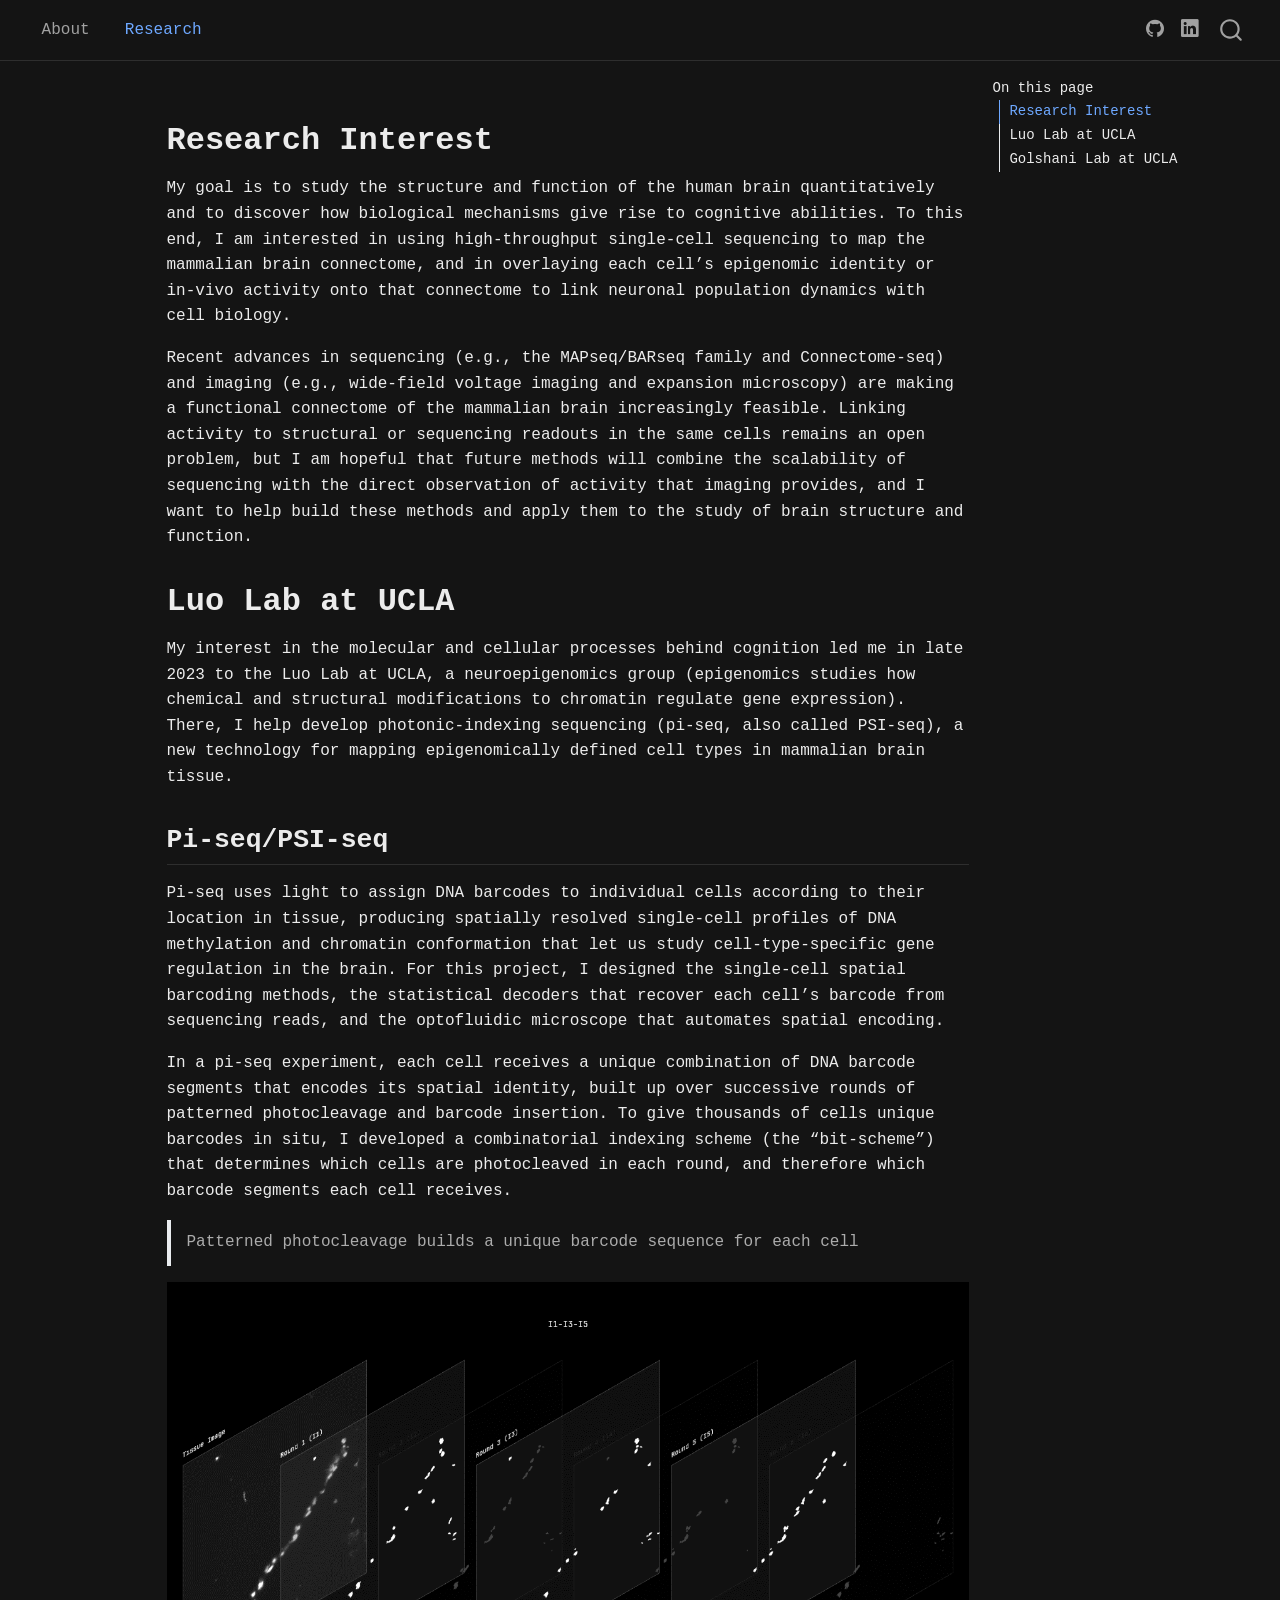
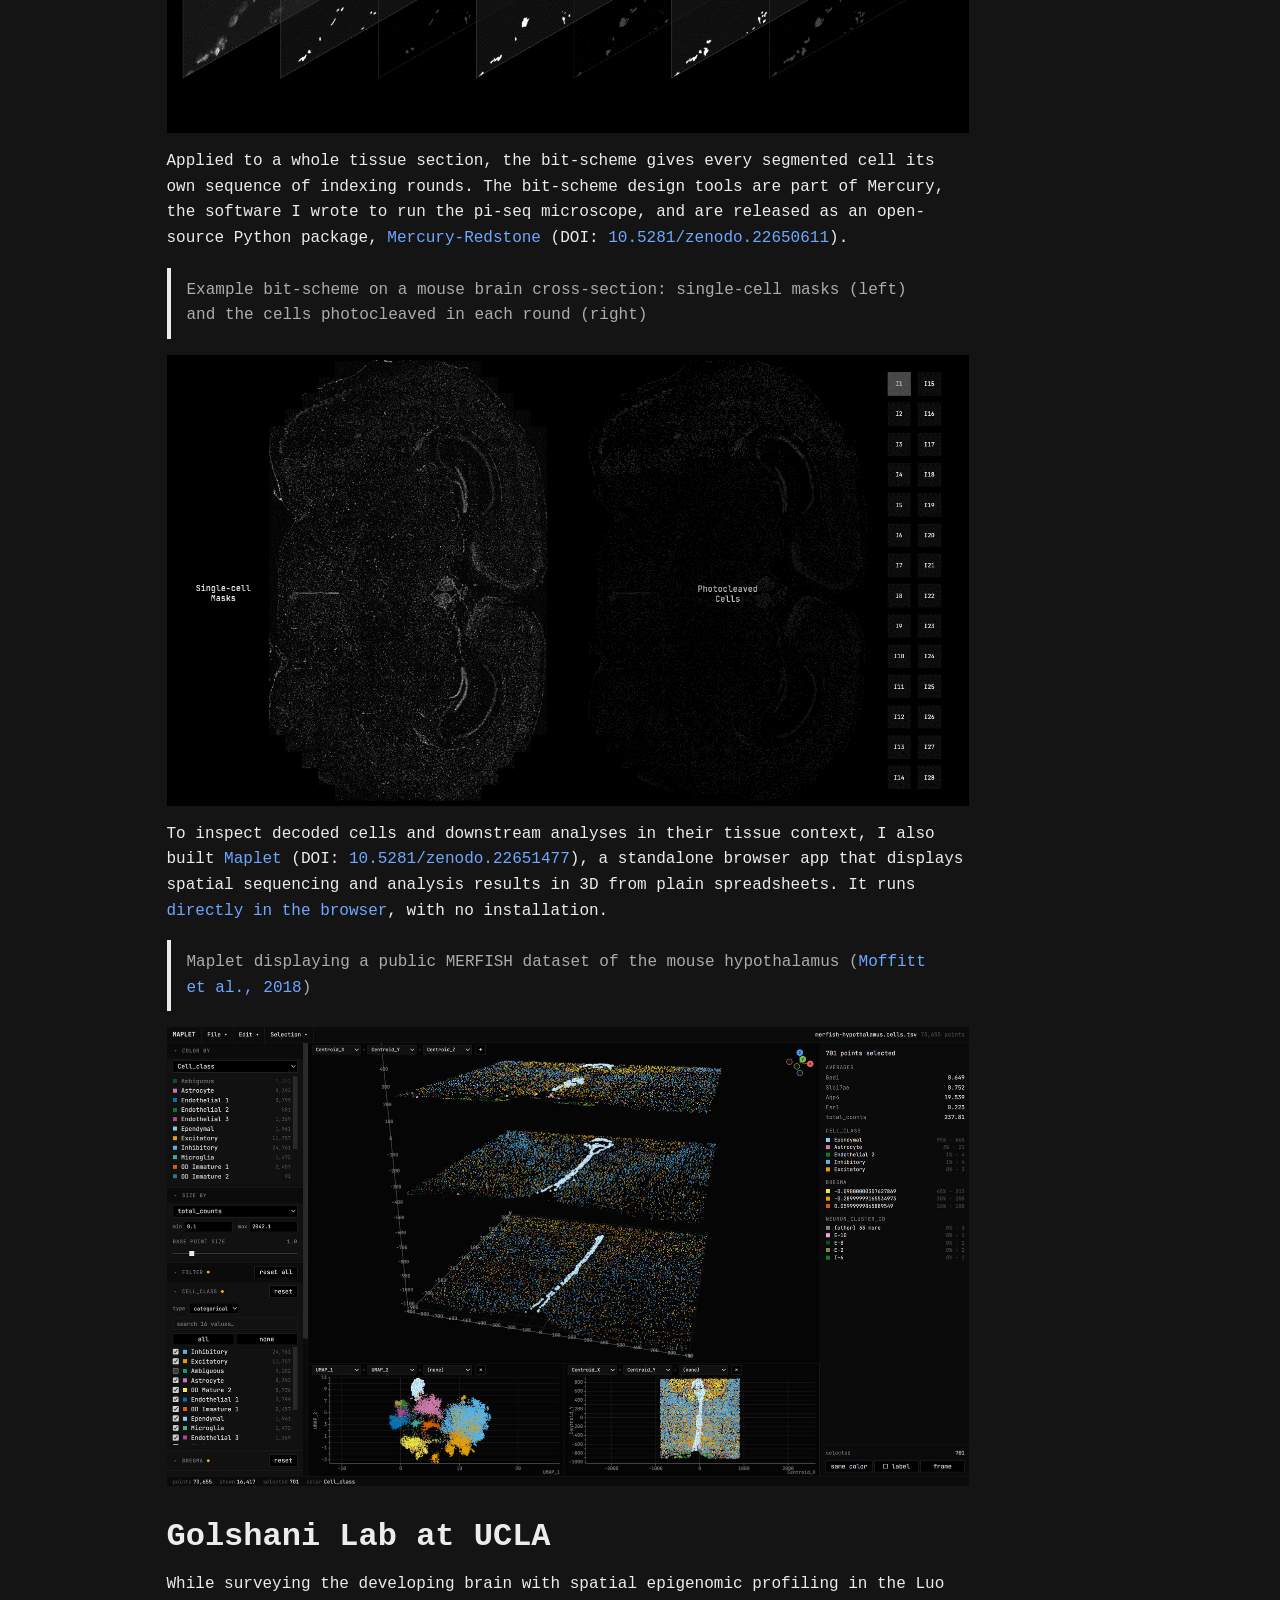
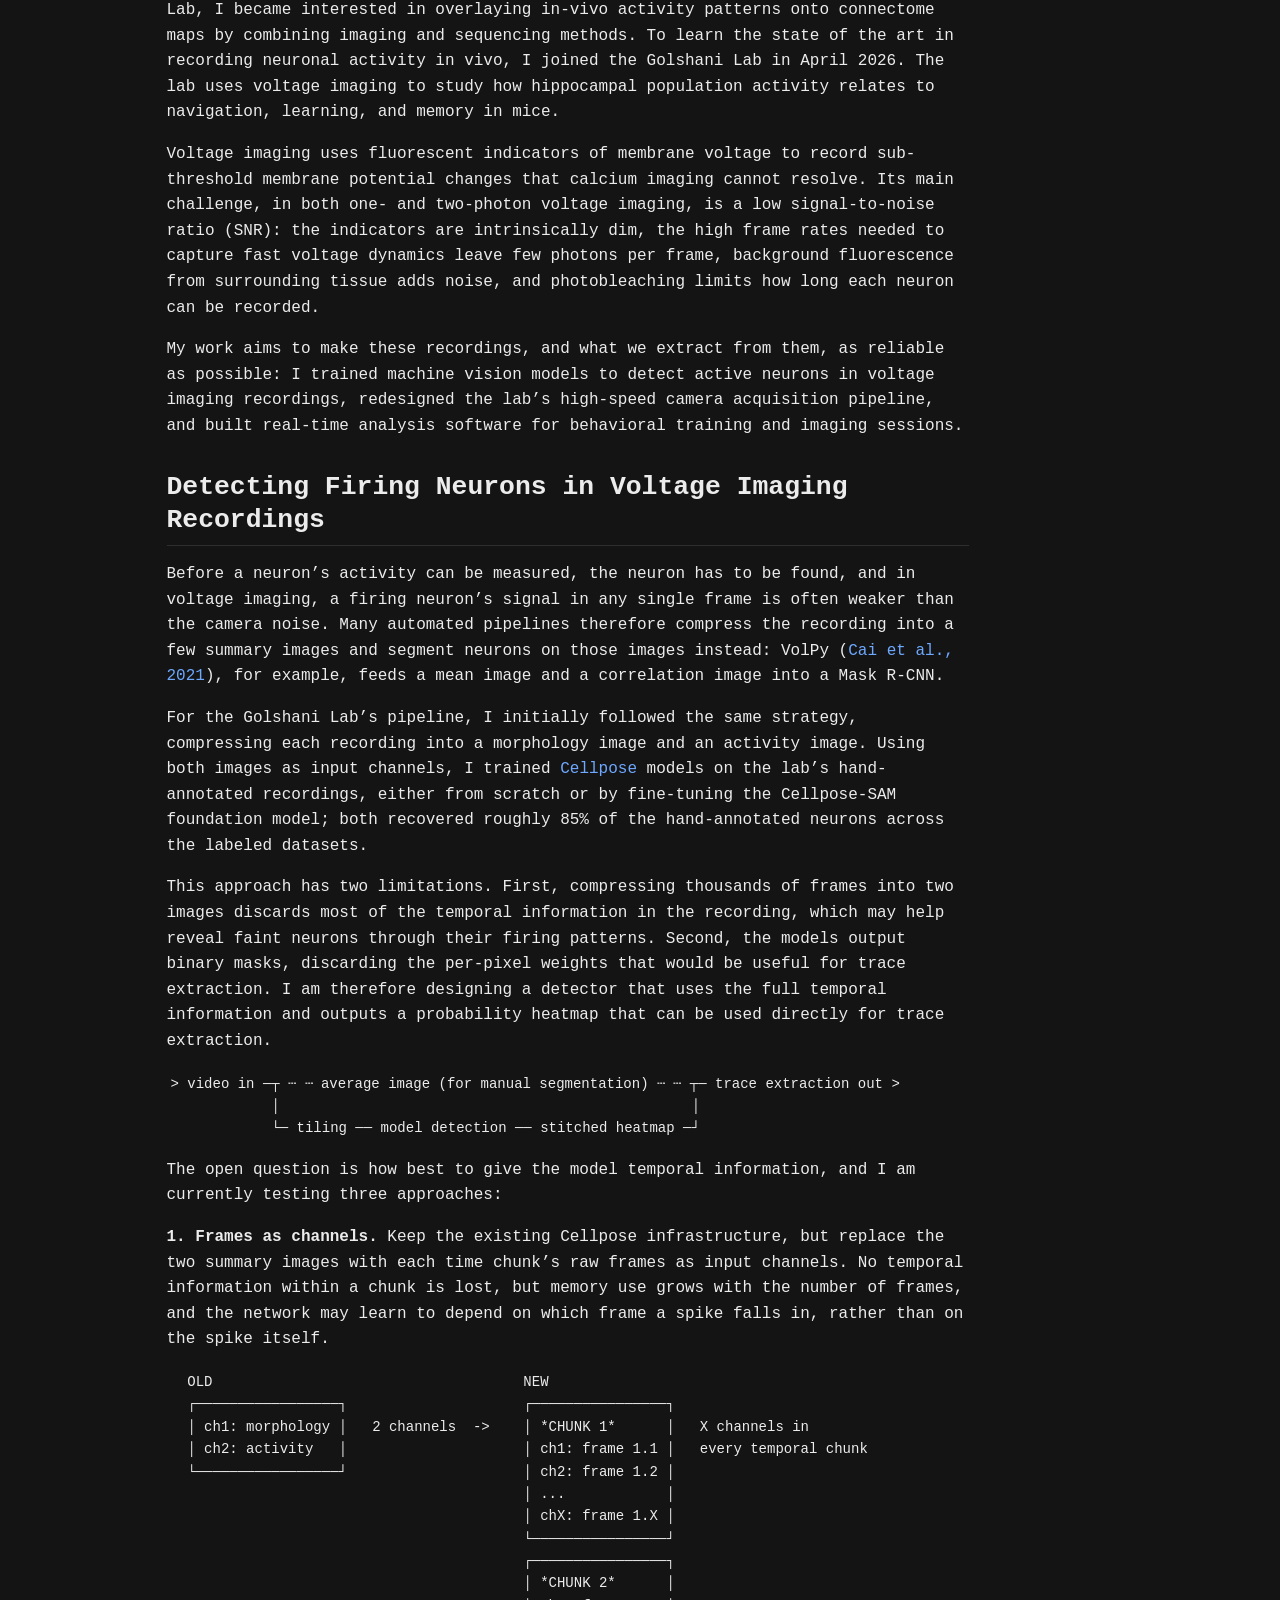
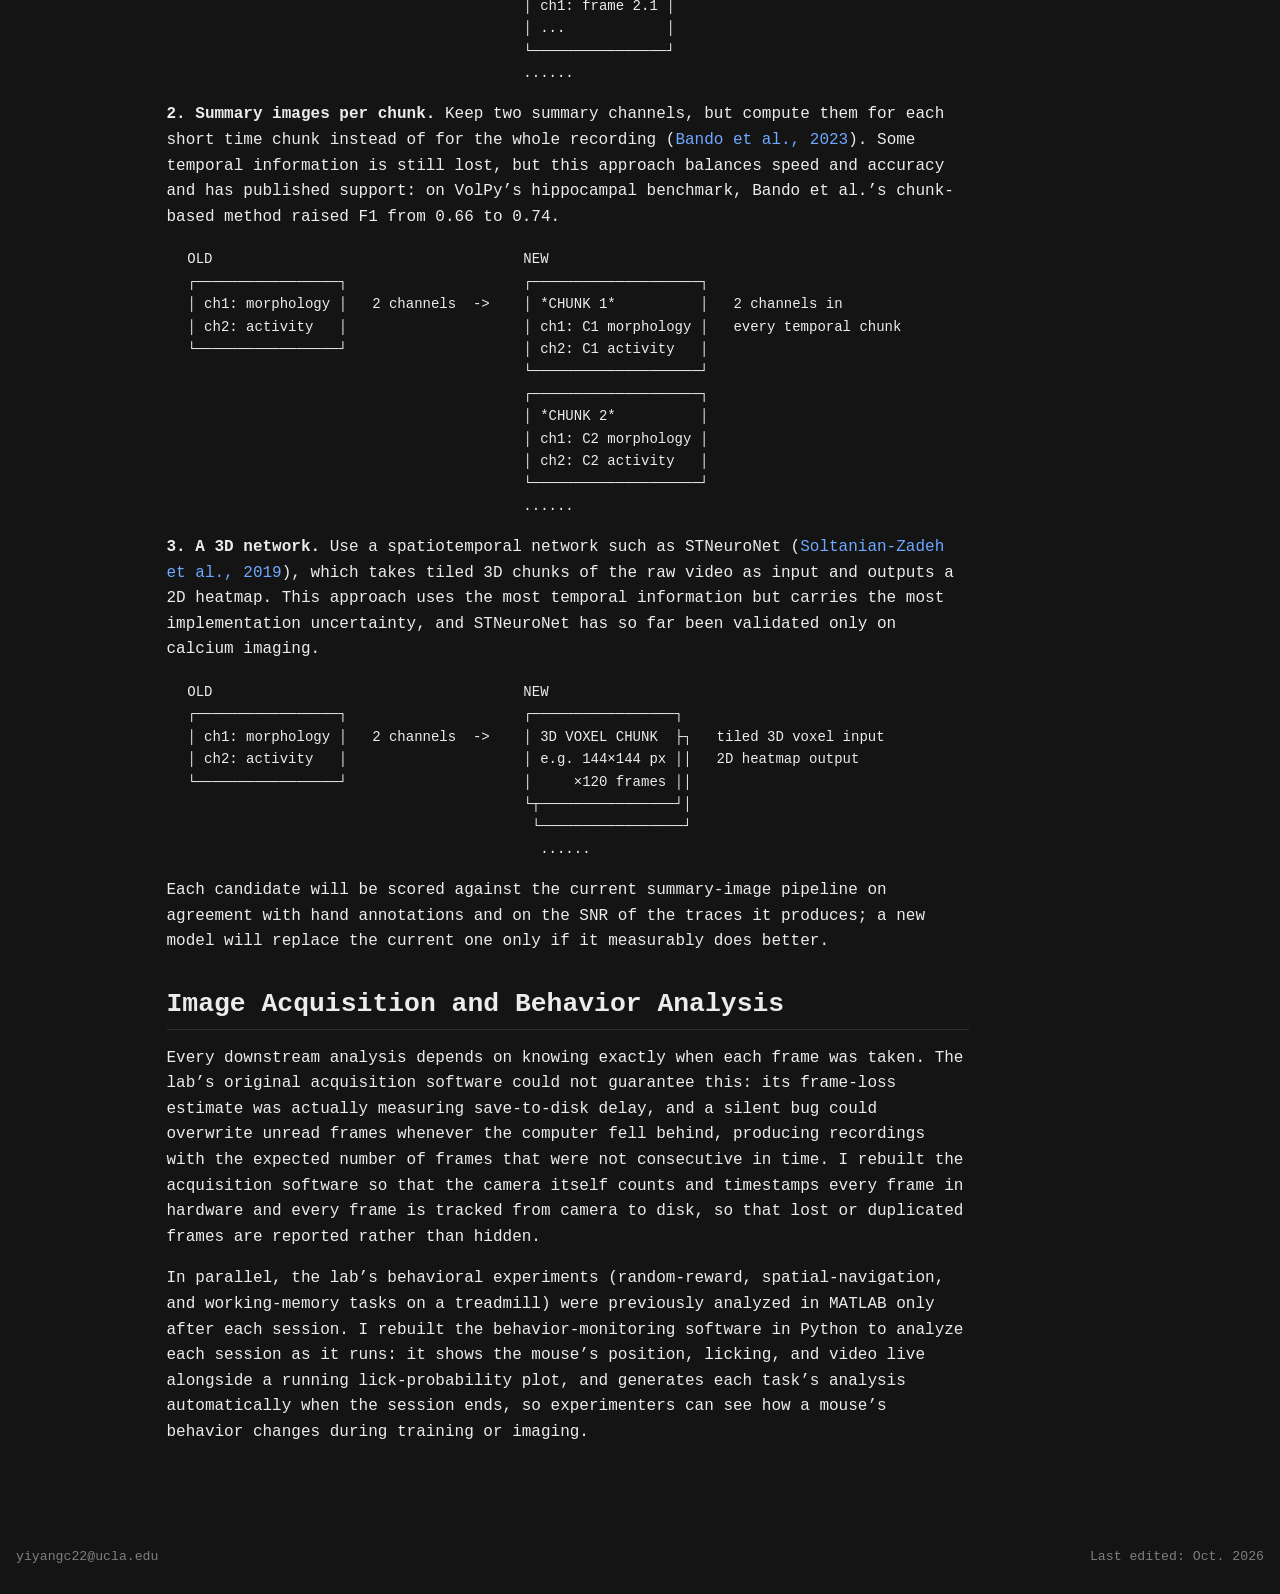
==== docs/research.html @ ad8a9392 "Initial upload of website A06" ====
<!DOCTYPE html>
<html xmlns="http://www.w3.org/1999/xhtml" lang="en" xml:lang="en"><head>

<meta charset="utf-8">
<meta name="generator" content="quarto-1.8.25">

<meta name="viewport" content="width=device-width, initial-scale=1.0, user-scalable=yes">


<title>Research - Yiyang Chen</title>
<style>
code{white-space: pre-wrap;}
span.smallcaps{font-variant: small-caps;}
div.columns{display: flex; gap: min(4vw, 1.5em);}
div.column{flex: auto; overflow-x: auto;}
div.hanging-indent{margin-left: 1.5em; text-indent: -1.5em;}
ul.task-list{list-style: none;}
ul.task-list li input[type="checkbox"] {
  width: 0.8em;
  margin: 0 0.8em 0.2em -1em; /* quarto-specific, see https://github.com/quarto-dev/quarto-cli/issues/4556 */ 
  vertical-align: middle;
}
</style>


<script src="site_libs/quarto-nav/quarto-nav.js"></script>
<script src="site_libs/clipboard/clipboard.min.js"></script>
<script src="site_libs/quarto-search/autocomplete.umd.js"></script>
<script src="site_libs/quarto-search/fuse.min.js"></script>
<script src="site_libs/quarto-search/quarto-search.js"></script>
<meta name="quarto:offset" content="./">
<link href="./images/favicon.png" rel="icon" type="image/png">
<script src="site_libs/quarto-html/quarto.js" type="module"></script>
<script src="site_libs/quarto-html/tabsets/tabsets.js" type="module"></script>
<script src="site_libs/quarto-html/axe/axe-check.js" type="module"></script>
<script src="site_libs/quarto-html/popper.min.js"></script>
<script src="site_libs/quarto-html/tippy.umd.min.js"></script>
<script src="site_libs/quarto-html/anchor.min.js"></script>
<link href="site_libs/quarto-html/tippy.css" rel="stylesheet">
<link href="site_libs/quarto-html/quarto-syntax-highlighting-dark-5c21340bcb3b1b4e950610523fa1ad9a.css" rel="stylesheet" id="quarto-text-highlighting-styles">
<script src="site_libs/bootstrap/bootstrap.min.js"></script>
<link href="site_libs/bootstrap/bootstrap-icons.css" rel="stylesheet">
<link href="site_libs/bootstrap/bootstrap-53f50ae019058de80d98bcae529fa618.min.css" rel="stylesheet" append-hash="true" id="quarto-bootstrap" data-mode="dark">
<script id="quarto-search-options" type="application/json">{
  "location": "navbar",
  "copy-button": false,
  "collapse-after": 3,
  "panel-placement": "end",
  "type": "overlay",
  "limit": 50,
  "keyboard-shortcut": [
    "f",
    "/",
    "s"
  ],
  "show-item-context": false,
  "language": {
    "search-no-results-text": "No results",
    "search-matching-documents-text": "matching documents",
    "search-copy-link-title": "Copy link to search",
    "search-hide-matches-text": "Hide additional matches",
    "search-more-match-text": "more match in this document",
    "search-more-matches-text": "more matches in this document",
    "search-clear-button-title": "Clear",
    "search-text-placeholder": "",
    "search-detached-cancel-button-title": "Cancel",
    "search-submit-button-title": "Submit",
    "search-label": "Search"
  }
}</script>


</head>

<body class="nav-fixed quarto-light">

<div id="quarto-search-results"></div>
  <header id="quarto-header" class="headroom fixed-top">
    <nav class="navbar navbar-expand-lg " data-bs-theme="dark">
      <div class="navbar-container container-fluid">
      <div class="navbar-brand-container mx-auto">
    <a href="./index.html" class="navbar-brand navbar-brand-logo">
    </a>
  </div>
            <div id="quarto-search" class="" title="Search"></div>
          <button class="navbar-toggler" type="button" data-bs-toggle="collapse" data-bs-target="#navbarCollapse" aria-controls="navbarCollapse" role="menu" aria-expanded="false" aria-label="Toggle navigation" onclick="if (window.quartoToggleHeadroom) { window.quartoToggleHeadroom(); }">
  <span class="navbar-toggler-icon"></span>
</button>
          <div class="collapse navbar-collapse" id="navbarCollapse">
            <ul class="navbar-nav navbar-nav-scroll me-auto">
  <li class="nav-item">
    <a class="nav-link" href="./index.html"> 
<span class="menu-text">About</span></a>
  </li>  
  <li class="nav-item">
    <a class="nav-link active" href="./research.html" aria-current="page"> 
<span class="menu-text">Research</span></a>
  </li>  
</ul>
            <ul class="navbar-nav navbar-nav-scroll ms-auto">
  <li class="nav-item compact">
    <a class="nav-link" href="https://github.com/yiyangc22"> <i class="bi bi-github" role="img" aria-label="GitHub">
</i> 
<span class="menu-text"></span></a>
  </li>  
  <li class="nav-item compact">
    <a class="nav-link" href="https://linkedin.com/in/ianchen5432953"> <i class="bi bi-linkedin" role="img" aria-label="LinkedIn">
</i> 
<span class="menu-text"></span></a>
  </li>  
</ul>
          </div> <!-- /navcollapse -->
            <div class="quarto-navbar-tools">
</div>
      </div> <!-- /container-fluid -->
    </nav>
</header>
<!-- content -->
<div id="quarto-content" class="quarto-container page-columns page-rows-contents page-layout-article page-navbar">
<!-- sidebar -->
<!-- margin-sidebar -->
    <div id="quarto-margin-sidebar" class="sidebar margin-sidebar">
        <nav id="TOC" role="doc-toc" class="toc-active">
    <h2 id="toc-title">On this page</h2>
   
  <ul>
  <li><a href="#research-interest" id="toc-research-interest" class="nav-link active" data-scroll-target="#research-interest">Research Interest</a></li>
  <li><a href="#luo-lab-at-ucla" id="toc-luo-lab-at-ucla" class="nav-link" data-scroll-target="#luo-lab-at-ucla">Luo Lab at UCLA</a>
  <ul class="collapse">
  <li><a href="#pi-seqpsi-seq" id="toc-pi-seqpsi-seq" class="nav-link" data-scroll-target="#pi-seqpsi-seq">Pi-seq/PSI-seq</a></li>
  </ul></li>
  <li><a href="#golshani-lab-at-ucla" id="toc-golshani-lab-at-ucla" class="nav-link" data-scroll-target="#golshani-lab-at-ucla">Golshani Lab at UCLA</a>
  <ul class="collapse">
  <li><a href="#detecting-firing-neurons-in-voltage-imaging-recordings" id="toc-detecting-firing-neurons-in-voltage-imaging-recordings" class="nav-link" data-scroll-target="#detecting-firing-neurons-in-voltage-imaging-recordings">Detecting Firing Neurons in Voltage Imaging Recordings</a></li>
  <li><a href="#image-acquisition-and-behavior-analysis" id="toc-image-acquisition-and-behavior-analysis" class="nav-link" data-scroll-target="#image-acquisition-and-behavior-analysis">Image Acquisition and Behavior Analysis</a></li>
  </ul></li>
  </ul>
</nav>
    </div>
<!-- main -->
<main class="content" id="quarto-document-content"><header id="title-block-header" class="quarto-title-block"></header>




<section id="research-interest" class="level1">
<h1>Research Interest</h1>
<p>My goal is to study the structure and function of the human brain quantitatively and to discover how biological mechanisms give rise to cognitive abilities. To this end, I am interested in using high-throughput single-cell sequencing to map the mammalian brain connectome, and in overlaying each cell’s epigenomic identity or in-vivo activity onto that connectome to link neuronal population dynamics with cell biology.</p>
<p>Recent advances in sequencing (e.g., the MAPseq/BARseq family and Connectome-seq) and imaging (e.g., wide-field voltage imaging and expansion microscopy) are making a functional connectome of the mammalian brain increasingly feasible. Linking activity to structural or sequencing readouts in the same cells remains an open problem, but I am hopeful that future methods will combine the scalability of sequencing with the direct observation of activity that imaging provides, and I want to help build these methods and apply them to the study of brain structure and function.</p>
</section>
<section id="luo-lab-at-ucla" class="level1">
<h1>Luo Lab at UCLA</h1>
<p>My interest in the molecular and cellular processes behind cognition led me in late 2023 to the Luo Lab at UCLA, a neuroepigenomics group (epigenomics studies how chemical and structural modifications to chromatin regulate gene expression). There, I help develop photonic-indexing sequencing (pi-seq, also called PSI-seq), a new technology for mapping epigenomically defined cell types in mammalian brain tissue.</p>
<section id="pi-seqpsi-seq" class="level2">
<h2 class="anchored" data-anchor-id="pi-seqpsi-seq">Pi-seq/PSI-seq</h2>
<p>Pi-seq uses light to assign DNA barcodes to individual cells according to their location in tissue, producing spatially resolved single-cell profiles of DNA methylation and chromatin conformation that let us study cell-type-specific gene regulation in the brain. For this project, I designed the single-cell spatial barcoding methods, the statistical decoders that recover each cell’s barcode from sequencing reads, and the optofluidic microscope that automates spatial encoding.</p>
<p>In a pi-seq experiment, each cell receives a unique combination of DNA barcode segments that encodes its spatial identity, built up over successive rounds of patterned photocleavage and barcode insertion. To give thousands of cells unique barcodes in situ, I developed a combinatorial indexing scheme (the “bit-scheme”) that determines which cells are photocleaved in each round, and therefore which barcode segments each cell receives.</p>
<blockquote class="blockquote">
Patterned photocleavage builds a unique barcode sequence for each cell
</blockquote>
<p><img src="images/luo_lab_pre_20260309_sl81-83.gif" class="img-fluid"></p>
<p>Applied to a whole tissue section, the bit-scheme gives every segmented cell its own sequence of indexing rounds. The bit-scheme design tools are part of Mercury, the software I wrote to run the pi-seq microscope, and are released as an open-source Python package, <a href="https://github.com/yiyangc22/Mercury-Redstone">Mercury-Redstone</a> (DOI: <a href="https://doi.org/10.5281/zenodo.22650611">10.5281/zenodo.22650611</a>).</p>
<blockquote class="blockquote">
Example bit-scheme on a mouse brain cross-section: single-cell masks (left) and the cells photocleaved in each round (right)
</blockquote>
<p><img src="images/luo_lab_pre_20260309_sl88-117.gif" class="img-fluid"></p>
<p>To inspect decoded cells and downstream analyses in their tissue context, I also built <a href="https://github.com/yiyangc22/Maplet">Maplet</a> (DOI: <a href="https://doi.org/10.5281/zenodo.22651477">10.5281/zenodo.22651477</a>), a standalone browser app that displays spatial sequencing and analysis results in 3D from plain spreadsheets. It runs <a href="https://yiyangc22.github.io/Maplet/">directly in the browser</a>, with no installation.</p>
<blockquote class="blockquote">
Maplet displaying a public MERFISH dataset of the mouse hypothalamus (<a href="https://doi.org/10.1126/science.aau5324">Moffitt et al., 2018</a>)
</blockquote>
<p><img src="images/maplet_2026_10_preview.jpg" class="img-fluid"></p>
</section>
</section>
<section id="golshani-lab-at-ucla" class="level1">
<h1>Golshani Lab at UCLA</h1>
<p>While surveying the developing brain with spatial epigenomic profiling in the Luo Lab, I became interested in overlaying in-vivo activity patterns onto connectome maps by combining imaging and sequencing methods. To learn the state of the art in recording neuronal activity in vivo, I joined the Golshani Lab in April 2026. The lab uses voltage imaging to study how hippocampal population activity relates to navigation, learning, and memory in mice.</p>
<p>Voltage imaging uses fluorescent indicators of membrane voltage to record sub-threshold membrane potential changes that calcium imaging cannot resolve. Its main challenge, in both one- and two-photon voltage imaging, is a low signal-to-noise ratio (SNR): the indicators are intrinsically dim, the high frame rates needed to capture fast voltage dynamics leave few photons per frame, background fluorescence from surrounding tissue adds noise, and photobleaching limits how long each neuron can be recorded.</p>
<p>My work aims to make these recordings, and what we extract from them, as reliable as possible: I trained machine vision models to detect active neurons in voltage imaging recordings, redesigned the lab’s high-speed camera acquisition pipeline, and built real-time analysis software for behavioral training and imaging sessions.</p>
<section id="detecting-firing-neurons-in-voltage-imaging-recordings" class="level2">
<h2 class="anchored" data-anchor-id="detecting-firing-neurons-in-voltage-imaging-recordings">Detecting Firing Neurons in Voltage Imaging Recordings</h2>
<p>Before a neuron’s activity can be measured, the neuron has to be found, and in voltage imaging, a firing neuron’s signal in any single frame is often weaker than the camera noise. Many automated pipelines therefore compress the recording into a few summary images and segment neurons on those images instead: VolPy (<a href="https://doi.org/10.1371/journal.pcbi.1008806">Cai et al., 2021</a>), for example, feeds a mean image and a correlation image into a Mask R-CNN.</p>
<p>For the Golshani Lab’s pipeline, I initially followed the same strategy, compressing each recording into a morphology image and an activity image. Using both images as input channels, I trained <a href="https://github.com/MouseLand/cellpose">Cellpose</a> models on the lab’s hand-annotated recordings, either from scratch or by fine-tuning the Cellpose-SAM foundation model; both recovered roughly 85% of the hand-annotated neurons across the labeled datasets.</p>
<p>This approach has two limitations. First, compressing thousands of frames into two images discards most of the temporal information in the recording, which may help reveal faint neurons through their firing patterns. Second, the models output binary masks, discarding the per-pixel weights that would be useful for trace extraction. I am therefore designing a detector that uses the full temporal information and outputs a probability heatmap that can be used directly for trace extraction.</p>
<pre><code>&gt; video in ─┬ ┄ ┄ average image (for manual segmentation) ┄ ┄ ┬─ trace extraction out &gt;
            │                                                 │
            └─ tiling ── model detection ── stitched heatmap ─┘</code></pre>
<p>The open question is how best to give the model temporal information, and I am currently testing three approaches:</p>
<p><strong>1. Frames as channels.</strong> Keep the existing Cellpose infrastructure, but replace the two summary images with each time chunk’s raw frames as input channels. No temporal information within a chunk is lost, but memory use grows with the number of frames, and the network may learn to depend on which frame a spike falls in, rather than on the spike itself.</p>
<pre><code>  OLD                                     NEW
  ┌─────────────────┐                     ┌────────────────┐
  │ ch1: morphology │   2 channels  -&gt;    │ *CHUNK 1*      │   X channels in
  │ ch2: activity   │                     │ ch1: frame 1.1 │   every temporal chunk
  └─────────────────┘                     │ ch2: frame 1.2 │
                                          │ ...            │
                                          │ chX: frame 1.X │
                                          └────────────────┘
                                          ┌────────────────┐
                                          │ *CHUNK 2*      │
                                          │ ch1: frame 2.1 │
                                          │ ...            │
                                          └────────────────┘
                                          ......</code></pre>
<p><strong>2. Summary images per chunk.</strong> Keep two summary channels, but compute them for each short time chunk instead of for the whole recording (<a href="https://doi.org/10.1109/BIBM58861.2023.10385929">Bando et al., 2023</a>). Some temporal information is still lost, but this approach balances speed and accuracy and has published support: on VolPy’s hippocampal benchmark, Bando et al.’s chunk-based method raised F1 from 0.66 to 0.74.</p>
<pre><code>  OLD                                     NEW
  ┌─────────────────┐                     ┌────────────────────┐
  │ ch1: morphology │   2 channels  -&gt;    │ *CHUNK 1*          │   2 channels in
  │ ch2: activity   │                     │ ch1: C1 morphology │   every temporal chunk
  └─────────────────┘                     │ ch2: C1 activity   │
                                          └────────────────────┘
                                          ┌────────────────────┐
                                          │ *CHUNK 2*          │
                                          │ ch1: C2 morphology │
                                          │ ch2: C2 activity   │
                                          └────────────────────┘
                                          ......</code></pre>
<p><strong>3. A 3D network.</strong> Use a spatiotemporal network such as STNeuroNet (<a href="https://doi.org/10.1073/pnas.1812995116">Soltanian-Zadeh et al., 2019</a>), which takes tiled 3D chunks of the raw video as input and outputs a 2D heatmap. This approach uses the most temporal information but carries the most implementation uncertainty, and STNeuroNet has so far been validated only on calcium imaging.</p>
<pre><code>  OLD                                     NEW
  ┌─────────────────┐                     ┌─────────────────┐
  │ ch1: morphology │   2 channels  -&gt;    │ 3D VOXEL CHUNK  ├┐   tiled 3D voxel input
  │ ch2: activity   │                     │ e.g. 144×144 px ││   2D heatmap output
  └─────────────────┘                     │     ×120 frames ││
                                          └┬────────────────┘│
                                           └─────────────────┘
                                            ......</code></pre>
<p>Each candidate will be scored against the current summary-image pipeline on agreement with hand annotations and on the SNR of the traces it produces; a new model will replace the current one only if it measurably does better.</p>
</section>
<section id="image-acquisition-and-behavior-analysis" class="level2">
<h2 class="anchored" data-anchor-id="image-acquisition-and-behavior-analysis">Image Acquisition and Behavior Analysis</h2>
<p>Every downstream analysis depends on knowing exactly when each frame was taken. The lab’s original acquisition software could not guarantee this: its frame-loss estimate was actually measuring save-to-disk delay, and a silent bug could overwrite unread frames whenever the computer fell behind, producing recordings with the expected number of frames that were not consecutive in time. I rebuilt the acquisition software so that the camera itself counts and timestamps every frame in hardware and every frame is tracked from camera to disk, so that lost or duplicated frames are reported rather than hidden.</p>
<p>In parallel, the lab’s behavioral experiments (random-reward, spatial-navigation, and working-memory tasks on a treadmill) were previously analyzed in MATLAB only after each session. I rebuilt the behavior-monitoring software in Python to analyze each session as it runs: it shows the mouse’s position, licking, and video live alongside a running lick-probability plot, and generates each task’s analysis automatically when the session ends, so experimenters can see how a mouse’s behavior changes during training or imaging.</p>


</section>
</section>

</main> <!-- /main -->
<script id="quarto-html-after-body" type="application/javascript">
  window.document.addEventListener("DOMContentLoaded", function (event) {
    const icon = "";
    const anchorJS = new window.AnchorJS();
    anchorJS.options = {
      placement: 'right',
      icon: icon
    };
    anchorJS.add('.anchored');
    const isCodeAnnotation = (el) => {
      for (const clz of el.classList) {
        if (clz.startsWith('code-annotation-')) {                     
          return true;
        }
      }
      return false;
    }
    const onCopySuccess = function(e) {
      // button target
      const button = e.trigger;
      // don't keep focus
      button.blur();
      // flash "checked"
      button.classList.add('code-copy-button-checked');
      var currentTitle = button.getAttribute("title");
      button.setAttribute("title", "Copied!");
      let tooltip;
      if (window.bootstrap) {
        button.setAttribute("data-bs-toggle", "tooltip");
        button.setAttribute("data-bs-placement", "left");
        button.setAttribute("data-bs-title", "Copied!");
        tooltip = new bootstrap.Tooltip(button, 
          { trigger: "manual", 
            customClass: "code-copy-button-tooltip",
            offset: [0, -8]});
        tooltip.show();    
      }
      setTimeout(function() {
        if (tooltip) {
          tooltip.hide();
          button.removeAttribute("data-bs-title");
          button.removeAttribute("data-bs-toggle");
          button.removeAttribute("data-bs-placement");
        }
        button.setAttribute("title", currentTitle);
        button.classList.remove('code-copy-button-checked');
      }, 1000);
      // clear code selection
      e.clearSelection();
    }
    const getTextToCopy = function(trigger) {
      const outerScaffold = trigger.parentElement.cloneNode(true);
      const codeEl = outerScaffold.querySelector('code');
      for (const childEl of codeEl.children) {
        if (isCodeAnnotation(childEl)) {
          childEl.remove();
        }
      }
      return codeEl.innerText;
    }
    const clipboard = new window.ClipboardJS('.code-copy-button:not([data-in-quarto-modal])', {
      text: getTextToCopy
    });
    clipboard.on('success', onCopySuccess);
    if (window.document.getElementById('quarto-embedded-source-code-modal')) {
      const clipboardModal = new window.ClipboardJS('.code-copy-button[data-in-quarto-modal]', {
        text: getTextToCopy,
        container: window.document.getElementById('quarto-embedded-source-code-modal')
      });
      clipboardModal.on('success', onCopySuccess);
    }
      var localhostRegex = new RegExp(/^(?:http|https):\/\/localhost\:?[0-9]*\//);
      var mailtoRegex = new RegExp(/^mailto:/);
        var filterRegex = new RegExp('/' + window.location.host + '/');
      var isInternal = (href) => {
          return filterRegex.test(href) || localhostRegex.test(href) || mailtoRegex.test(href);
      }
      // Inspect non-navigation links and adorn them if external
     var links = window.document.querySelectorAll('a[href]:not(.nav-link):not(.navbar-brand):not(.toc-action):not(.sidebar-link):not(.sidebar-item-toggle):not(.pagination-link):not(.no-external):not([aria-hidden]):not(.dropdown-item):not(.quarto-navigation-tool):not(.about-link)');
      for (var i=0; i<links.length; i++) {
        const link = links[i];
        if (!isInternal(link.href)) {
          // undo the damage that might have been done by quarto-nav.js in the case of
          // links that we want to consider external
          if (link.dataset.originalHref !== undefined) {
            link.href = link.dataset.originalHref;
          }
        }
      }
    function tippyHover(el, contentFn, onTriggerFn, onUntriggerFn) {
      const config = {
        allowHTML: true,
        maxWidth: 500,
        delay: 100,
        arrow: false,
        appendTo: function(el) {
            return el.parentElement;
        },
        interactive: true,
        interactiveBorder: 10,
        theme: 'quarto',
        placement: 'bottom-start',
      };
      if (contentFn) {
        config.content = contentFn;
      }
      if (onTriggerFn) {
        config.onTrigger = onTriggerFn;
      }
      if (onUntriggerFn) {
        config.onUntrigger = onUntriggerFn;
      }
      window.tippy(el, config); 
    }
    const noterefs = window.document.querySelectorAll('a[role="doc-noteref"]');
    for (var i=0; i<noterefs.length; i++) {
      const ref = noterefs[i];
      tippyHover(ref, function() {
        // use id or data attribute instead here
        let href = ref.getAttribute('data-footnote-href') || ref.getAttribute('href');
        try { href = new URL(href).hash; } catch {}
        const id = href.replace(/^#\/?/, "");
        const note = window.document.getElementById(id);
        if (note) {
          return note.innerHTML;
        } else {
          return "";
        }
      });
    }
    const xrefs = window.document.querySelectorAll('a.quarto-xref');
    const processXRef = (id, note) => {
      // Strip column container classes
      const stripColumnClz = (el) => {
        el.classList.remove("page-full", "page-columns");
        if (el.children) {
          for (const child of el.children) {
            stripColumnClz(child);
          }
        }
      }
      stripColumnClz(note)
      if (id === null || id.startsWith('sec-')) {
        // Special case sections, only their first couple elements
        const container = document.createElement("div");
        if (note.children && note.children.length > 2) {
          container.appendChild(note.children[0].cloneNode(true));
          for (let i = 1; i < note.children.length; i++) {
            const child = note.children[i];
            if (child.tagName === "P" && child.innerText === "") {
              continue;
            } else {
              container.appendChild(child.cloneNode(true));
              break;
            }
          }
          if (window.Quarto?.typesetMath) {
            window.Quarto.typesetMath(container);
          }
          return container.innerHTML
        } else {
          if (window.Quarto?.typesetMath) {
            window.Quarto.typesetMath(note);
          }
          return note.innerHTML;
        }
      } else {
        // Remove any anchor links if they are present
        const anchorLink = note.querySelector('a.anchorjs-link');
        if (anchorLink) {
          anchorLink.remove();
        }
        if (window.Quarto?.typesetMath) {
          window.Quarto.typesetMath(note);
        }
        if (note.classList.contains("callout")) {
          return note.outerHTML;
        } else {
          return note.innerHTML;
        }
      }
    }
    for (var i=0; i<xrefs.length; i++) {
      const xref = xrefs[i];
      tippyHover(xref, undefined, function(instance) {
        instance.disable();
        let url = xref.getAttribute('href');
        let hash = undefined; 
        if (url.startsWith('#')) {
          hash = url;
        } else {
          try { hash = new URL(url).hash; } catch {}
        }
        if (hash) {
          const id = hash.replace(/^#\/?/, "");
          const note = window.document.getElementById(id);
          if (note !== null) {
            try {
              const html = processXRef(id, note.cloneNode(true));
              instance.setContent(html);
            } finally {
              instance.enable();
              instance.show();
            }
          } else {
            // See if we can fetch this
            fetch(url.split('#')[0])
            .then(res => res.text())
            .then(html => {
              const parser = new DOMParser();
              const htmlDoc = parser.parseFromString(html, "text/html");
              const note = htmlDoc.getElementById(id);
              if (note !== null) {
                const html = processXRef(id, note);
                instance.setContent(html);
              } 
            }).finally(() => {
              instance.enable();
              instance.show();
            });
          }
        } else {
          // See if we can fetch a full url (with no hash to target)
          // This is a special case and we should probably do some content thinning / targeting
          fetch(url)
          .then(res => res.text())
          .then(html => {
            const parser = new DOMParser();
            const htmlDoc = parser.parseFromString(html, "text/html");
            const note = htmlDoc.querySelector('main.content');
            if (note !== null) {
              // This should only happen for chapter cross references
              // (since there is no id in the URL)
              // remove the first header
              if (note.children.length > 0 && note.children[0].tagName === "HEADER") {
                note.children[0].remove();
              }
              const html = processXRef(null, note);
              instance.setContent(html);
            } 
          }).finally(() => {
            instance.enable();
            instance.show();
          });
        }
      }, function(instance) {
      });
    }
        let selectedAnnoteEl;
        const selectorForAnnotation = ( cell, annotation) => {
          let cellAttr = 'data-code-cell="' + cell + '"';
          let lineAttr = 'data-code-annotation="' +  annotation + '"';
          const selector = 'span[' + cellAttr + '][' + lineAttr + ']';
          return selector;
        }
        const selectCodeLines = (annoteEl) => {
          const doc = window.document;
          const targetCell = annoteEl.getAttribute("data-target-cell");
          const targetAnnotation = annoteEl.getAttribute("data-target-annotation");
          const annoteSpan = window.document.querySelector(selectorForAnnotation(targetCell, targetAnnotation));
          const lines = annoteSpan.getAttribute("data-code-lines").split(",");
          const lineIds = lines.map((line) => {
            return targetCell + "-" + line;
          })
          let top = null;
          let height = null;
          let parent = null;
          if (lineIds.length > 0) {
              //compute the position of the single el (top and bottom and make a div)
              const el = window.document.getElementById(lineIds[0]);
              top = el.offsetTop;
              height = el.offsetHeight;
              parent = el.parentElement.parentElement;
            if (lineIds.length > 1) {
              const lastEl = window.document.getElementById(lineIds[lineIds.length - 1]);
              const bottom = lastEl.offsetTop + lastEl.offsetHeight;
              height = bottom - top;
            }
            if (top !== null && height !== null && parent !== null) {
              // cook up a div (if necessary) and position it 
              let div = window.document.getElementById("code-annotation-line-highlight");
              if (div === null) {
                div = window.document.createElement("div");
                div.setAttribute("id", "code-annotation-line-highlight");
                div.style.position = 'absolute';
                parent.appendChild(div);
              }
              div.style.top = top - 2 + "px";
              div.style.height = height + 4 + "px";
              div.style.left = 0;
              let gutterDiv = window.document.getElementById("code-annotation-line-highlight-gutter");
              if (gutterDiv === null) {
                gutterDiv = window.document.createElement("div");
                gutterDiv.setAttribute("id", "code-annotation-line-highlight-gutter");
                gutterDiv.style.position = 'absolute';
                const codeCell = window.document.getElementById(targetCell);
                const gutter = codeCell.querySelector('.code-annotation-gutter');
                gutter.appendChild(gutterDiv);
              }
              gutterDiv.style.top = top - 2 + "px";
              gutterDiv.style.height = height + 4 + "px";
            }
            selectedAnnoteEl = annoteEl;
          }
        };
        const unselectCodeLines = () => {
          const elementsIds = ["code-annotation-line-highlight", "code-annotation-line-highlight-gutter"];
          elementsIds.forEach((elId) => {
            const div = window.document.getElementById(elId);
            if (div) {
              div.remove();
            }
          });
          selectedAnnoteEl = undefined;
        };
          // Handle positioning of the toggle
      window.addEventListener(
        "resize",
        throttle(() => {
          elRect = undefined;
          if (selectedAnnoteEl) {
            selectCodeLines(selectedAnnoteEl);
          }
        }, 10)
      );
      function throttle(fn, ms) {
      let throttle = false;
      let timer;
        return (...args) => {
          if(!throttle) { // first call gets through
              fn.apply(this, args);
              throttle = true;
          } else { // all the others get throttled
              if(timer) clearTimeout(timer); // cancel #2
              timer = setTimeout(() => {
                fn.apply(this, args);
                timer = throttle = false;
              }, ms);
          }
        };
      }
        // Attach click handler to the DT
        const annoteDls = window.document.querySelectorAll('dt[data-target-cell]');
        for (const annoteDlNode of annoteDls) {
          annoteDlNode.addEventListener('click', (event) => {
            const clickedEl = event.target;
            if (clickedEl !== selectedAnnoteEl) {
              unselectCodeLines();
              const activeEl = window.document.querySelector('dt[data-target-cell].code-annotation-active');
              if (activeEl) {
                activeEl.classList.remove('code-annotation-active');
              }
              selectCodeLines(clickedEl);
              clickedEl.classList.add('code-annotation-active');
            } else {
              // Unselect the line
              unselectCodeLines();
              clickedEl.classList.remove('code-annotation-active');
            }
          });
        }
    const findCites = (el) => {
      const parentEl = el.parentElement;
      if (parentEl) {
        const cites = parentEl.dataset.cites;
        if (cites) {
          return {
            el,
            cites: cites.split(' ')
          };
        } else {
          return findCites(el.parentElement)
        }
      } else {
        return undefined;
      }
    };
    var bibliorefs = window.document.querySelectorAll('a[role="doc-biblioref"]');
    for (var i=0; i<bibliorefs.length; i++) {
      const ref = bibliorefs[i];
      const citeInfo = findCites(ref);
      if (citeInfo) {
        tippyHover(citeInfo.el, function() {
          var popup = window.document.createElement('div');
          citeInfo.cites.forEach(function(cite) {
            var citeDiv = window.document.createElement('div');
            citeDiv.classList.add('hanging-indent');
            citeDiv.classList.add('csl-entry');
            var biblioDiv = window.document.getElementById('ref-' + cite);
            if (biblioDiv) {
              citeDiv.innerHTML = biblioDiv.innerHTML;
            }
            popup.appendChild(citeDiv);
          });
          return popup.innerHTML;
        });
      }
    }
  });
  </script>
</div> <!-- /content -->
<footer class="footer">
  <div class="nav-footer">
    <div class="nav-footer-left">
<p><a href="mailto:yiyangc22@ucla.edu">yiyangc22@ucla.edu</a></p>
</div>   
    <div class="nav-footer-center">
      &nbsp;
    </div>
    <div class="nav-footer-right">
<p>Last edited: Oct.&nbsp;2026</p>
</div>
  </div>
</footer>




</body></html>
---- docs/site_libs/quarto-html/tippy.css ----
.tippy-box[data-animation=fade][data-state=hidden]{opacity:0}[data-tippy-root]{max-width:calc(100vw - 10px)}.tippy-box{position:relative;background-color:#333;color:#fff;border-radius:4px;font-size:14px;line-height:1.4;white-space:normal;outline:0;transition-property:transform,visibility,opacity}.tippy-box[data-placement^=top]>.tippy-arrow{bottom:0}.tippy-box[data-placement^=top]>.tippy-arrow:before{bottom:-7px;left:0;border-width:8px 8px 0;border-top-color:initial;transform-origin:center top}.tippy-box[data-placement^=bottom]>.tippy-arrow{top:0}.tippy-box[data-placement^=bottom]>.tippy-arrow:before{top:-7px;left:0;border-width:0 8px 8px;border-bottom-color:initial;transform-origin:center bottom}.tippy-box[data-placement^=left]>.tippy-arrow{right:0}.tippy-box[data-placement^=left]>.tippy-arrow:before{border-width:8px 0 8px 8px;border-left-color:initial;right:-7px;transform-origin:center left}.tippy-box[data-placement^=right]>.tippy-arrow{left:0}.tippy-box[data-placement^=right]>.tippy-arrow:before{left:-7px;border-width:8px 8px 8px 0;border-right-color:initial;transform-origin:center right}.tippy-box[data-inertia][data-state=visible]{transition-timing-function:cubic-bezier(.54,1.5,.38,1.11)}.tippy-arrow{width:16px;height:16px;color:#333}.tippy-arrow:before{content:"";position:absolute;border-color:transparent;border-style:solid}.tippy-content{position:relative;padding:5px 9px;z-index:1}
---- docs/site_libs/quarto-html/quarto-syntax-highlighting-dark-5c21340bcb3b1b4e950610523fa1ad9a.css ----
/* quarto syntax highlight colors */
:root {
  --quarto-hl-al-color: #f07178;
  --quarto-hl-an-color: #d4d0ab;
  --quarto-hl-at-color: #00e0e0;
  --quarto-hl-bn-color: #d4d0ab;
  --quarto-hl-bu-color: #abe338;
  --quarto-hl-ch-color: #abe338;
  --quarto-hl-co-color: #f8f8f2;
  --quarto-hl-cv-color: #ffd700;
  --quarto-hl-cn-color: #ffd700;
  --quarto-hl-cf-color: #ffa07a;
  --quarto-hl-dt-color: #ffa07a;
  --quarto-hl-dv-color: #d4d0ab;
  --quarto-hl-do-color: #f8f8f2;
  --quarto-hl-er-color: #f07178;
  --quarto-hl-ex-color: #00e0e0;
  --quarto-hl-fl-color: #d4d0ab;
  --quarto-hl-fu-color: #ffa07a;
  --quarto-hl-im-color: #abe338;
  --quarto-hl-in-color: #d4d0ab;
  --quarto-hl-kw-color: #ffa07a;
  --quarto-hl-op-color: #ffa07a;
  --quarto-hl-ot-color: #00e0e0;
  --quarto-hl-pp-color: #dcc6e0;
  --quarto-hl-re-color: #00e0e0;
  --quarto-hl-sc-color: #abe338;
  --quarto-hl-ss-color: #abe338;
  --quarto-hl-st-color: #abe338;
  --quarto-hl-va-color: #00e0e0;
  --quarto-hl-vs-color: #abe338;
  --quarto-hl-wa-color: #dcc6e0;
}

/* other quarto variables */
:root {
  --quarto-font-monospace: "JetBrains Mono", ui-monospace, "Cascadia Code", "SF Mono", Menlo, Consolas, "Liberation Mono", monospace;
}

/* syntax highlight based on Pandoc's rules */
pre > code.sourceCode > span {
  color: #f8f8f2;
}

code.sourceCode > span {
  color: #f8f8f2;
}

div.sourceCode,
div.sourceCode pre.sourceCode {
  color: #f8f8f2;
}

/* Normal */
code span {
  color: #f8f8f2;
}

/* Alert */
code span.al {
  color: #f07178;
}

/* Annotation */
code span.an {
  color: #d4d0ab;
}

/* Attribute */
code span.at {
  color: #00e0e0;
}

/* BaseN */
code span.bn {
  color: #d4d0ab;
}

/* BuiltIn */
code span.bu {
  color: #abe338;
}

/* ControlFlow */
code span.cf {
  font-weight: bold;
  color: #ffa07a;
}

/* Char */
code span.ch {
  color: #abe338;
}

/* Constant */
code span.cn {
  color: #ffd700;
}

/* Comment */
code span.co {
  font-style: italic;
  color: #f8f8f2;
}

/* CommentVar */
code span.cv {
  color: #ffd700;
}

/* Documentation */
code span.do {
  color: #f8f8f2;
}

/* DataType */
code span.dt {
  color: #ffa07a;
}

/* DecVal */
code span.dv {
  color: #d4d0ab;
}

/* Error */
code span.er {
  color: #f07178;
  text-decoration: underline;
}

/* Extension */
code span.ex {
  font-weight: bold;
  color: #00e0e0;
}

/* Float */
code span.fl {
  color: #d4d0ab;
}

/* Function */
code span.fu {
  color: #ffa07a;
}

/* Import */
code span.im {
  color: #abe338;
}

/* Information */
code span.in {
  color: #d4d0ab;
}

/* Keyword */
code span.kw {
  font-weight: bold;
  color: #ffa07a;
}

/* Operator */
code span.op {
  color: #ffa07a;
}

/* Other */
code span.ot {
  color: #00e0e0;
}

/* Preprocessor */
code span.pp {
  color: #dcc6e0;
}

/* RegionMarker */
code span.re {
  background-color: #f8f8f2;
  color: #00e0e0;
}

/* SpecialChar */
code span.sc {
  color: #abe338;
}

/* SpecialString */
code span.ss {
  color: #abe338;
}

/* String */
code span.st {
  color: #abe338;
}

/* Variable */
code span.va {
  color: #00e0e0;
}

/* VerbatimString */
code span.vs {
  color: #abe338;
}

/* Warning */
code span.wa {
  color: #dcc6e0;
}

.prevent-inlining {
  content: "</";
}

/*# sourceMappingURL=2dc7ea59ac55c51eb1986337532a3a80.css.map */
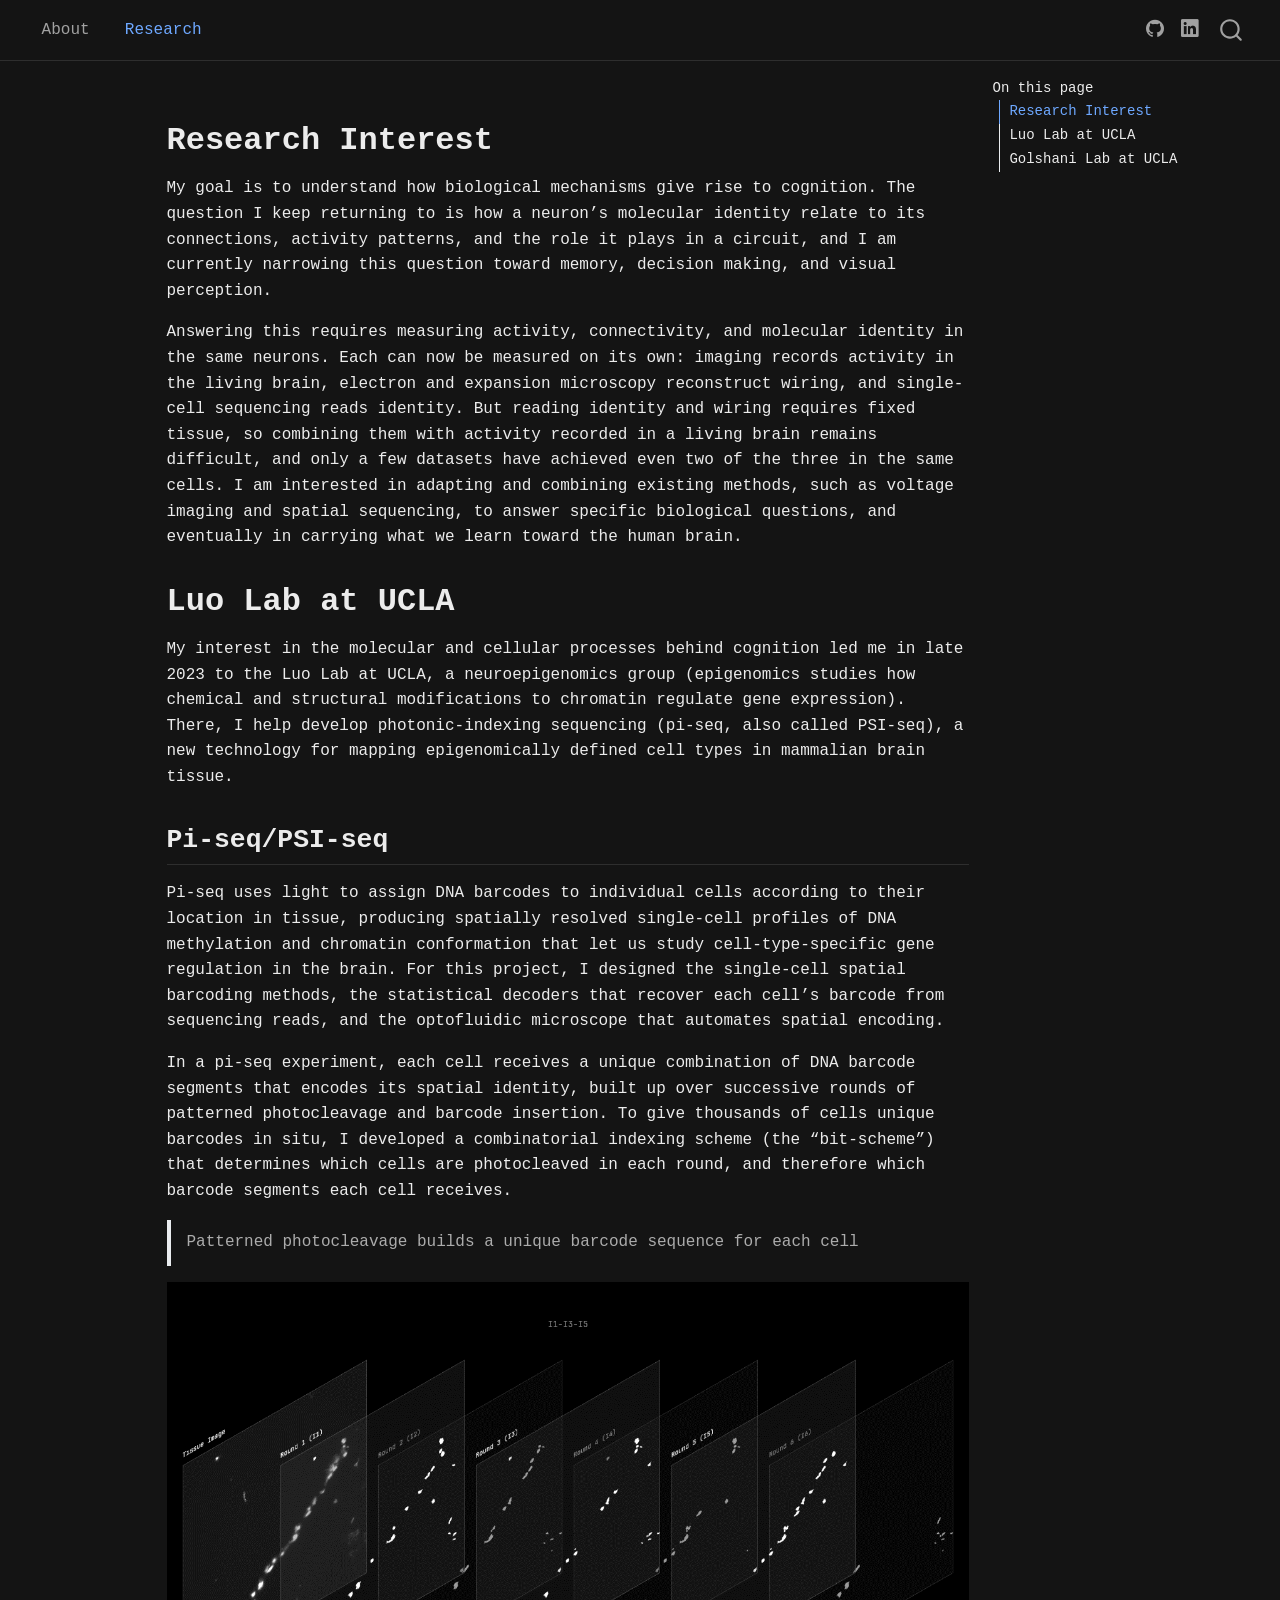
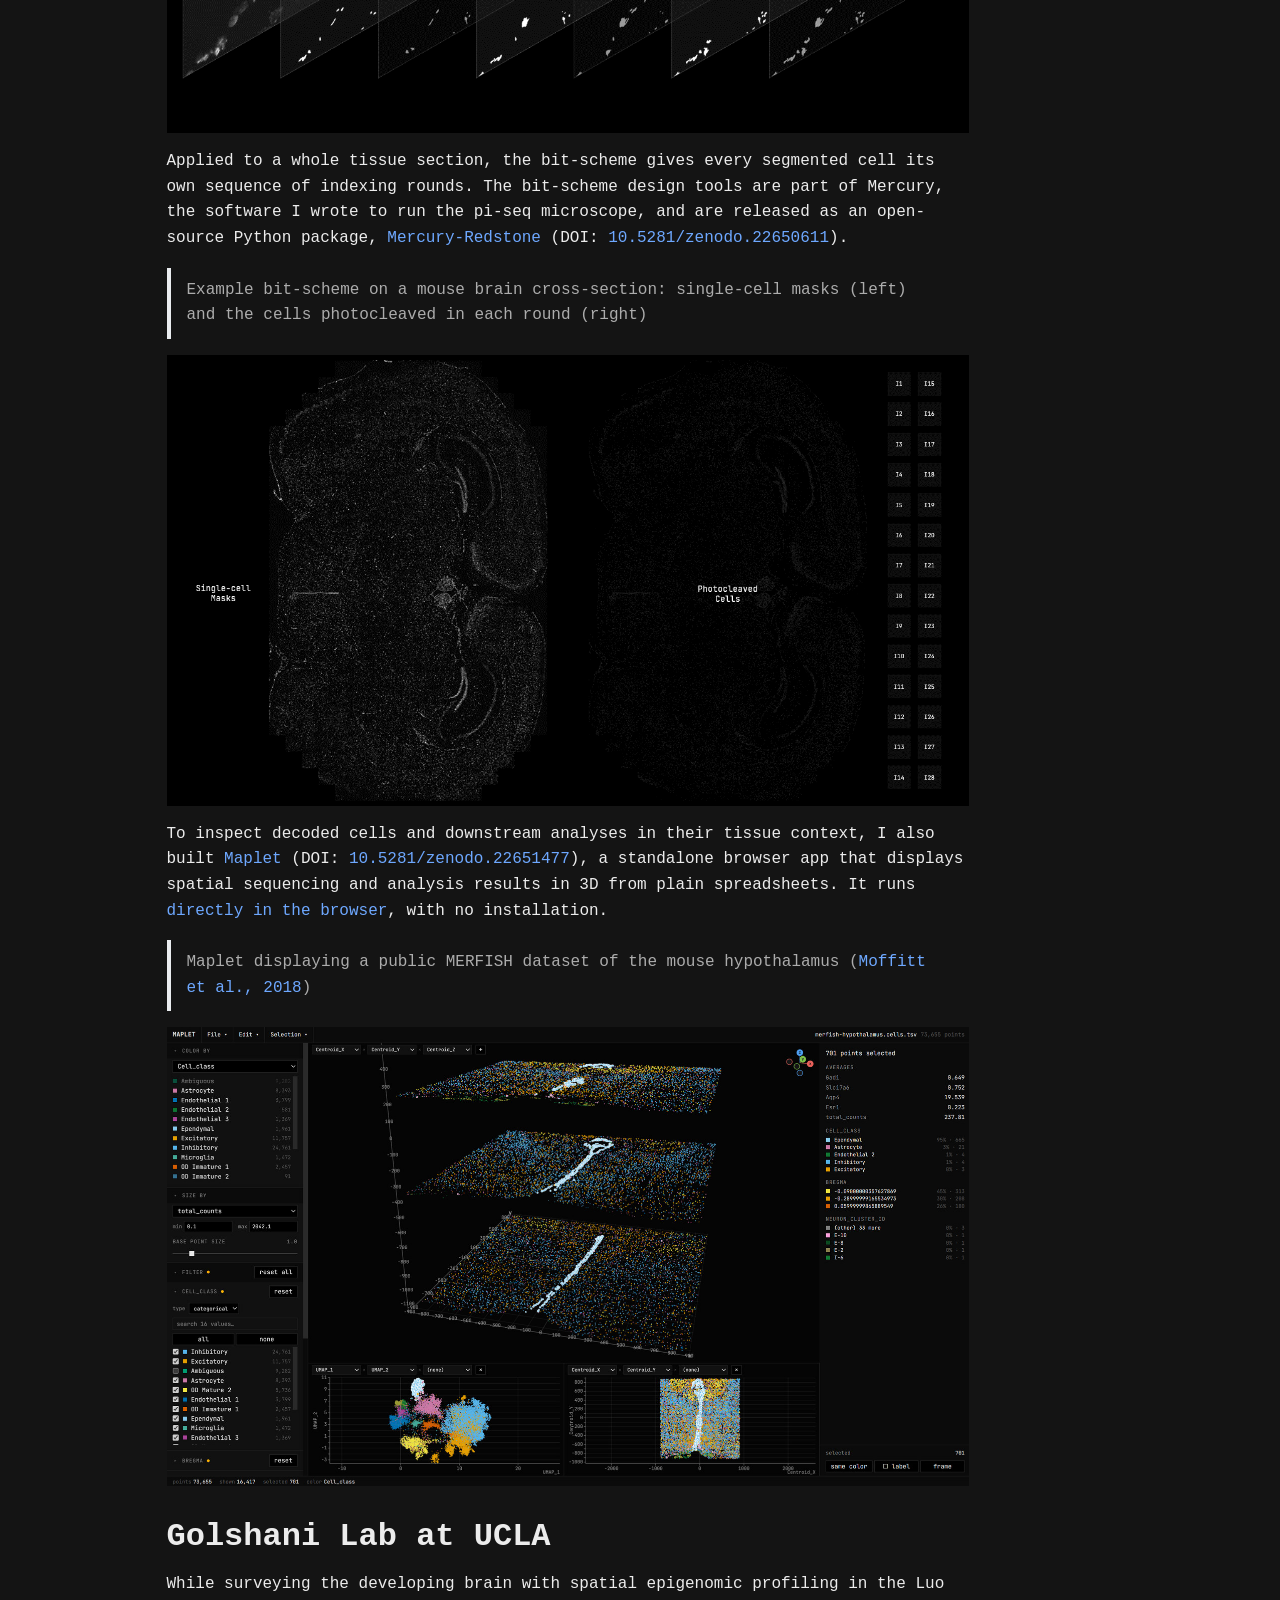
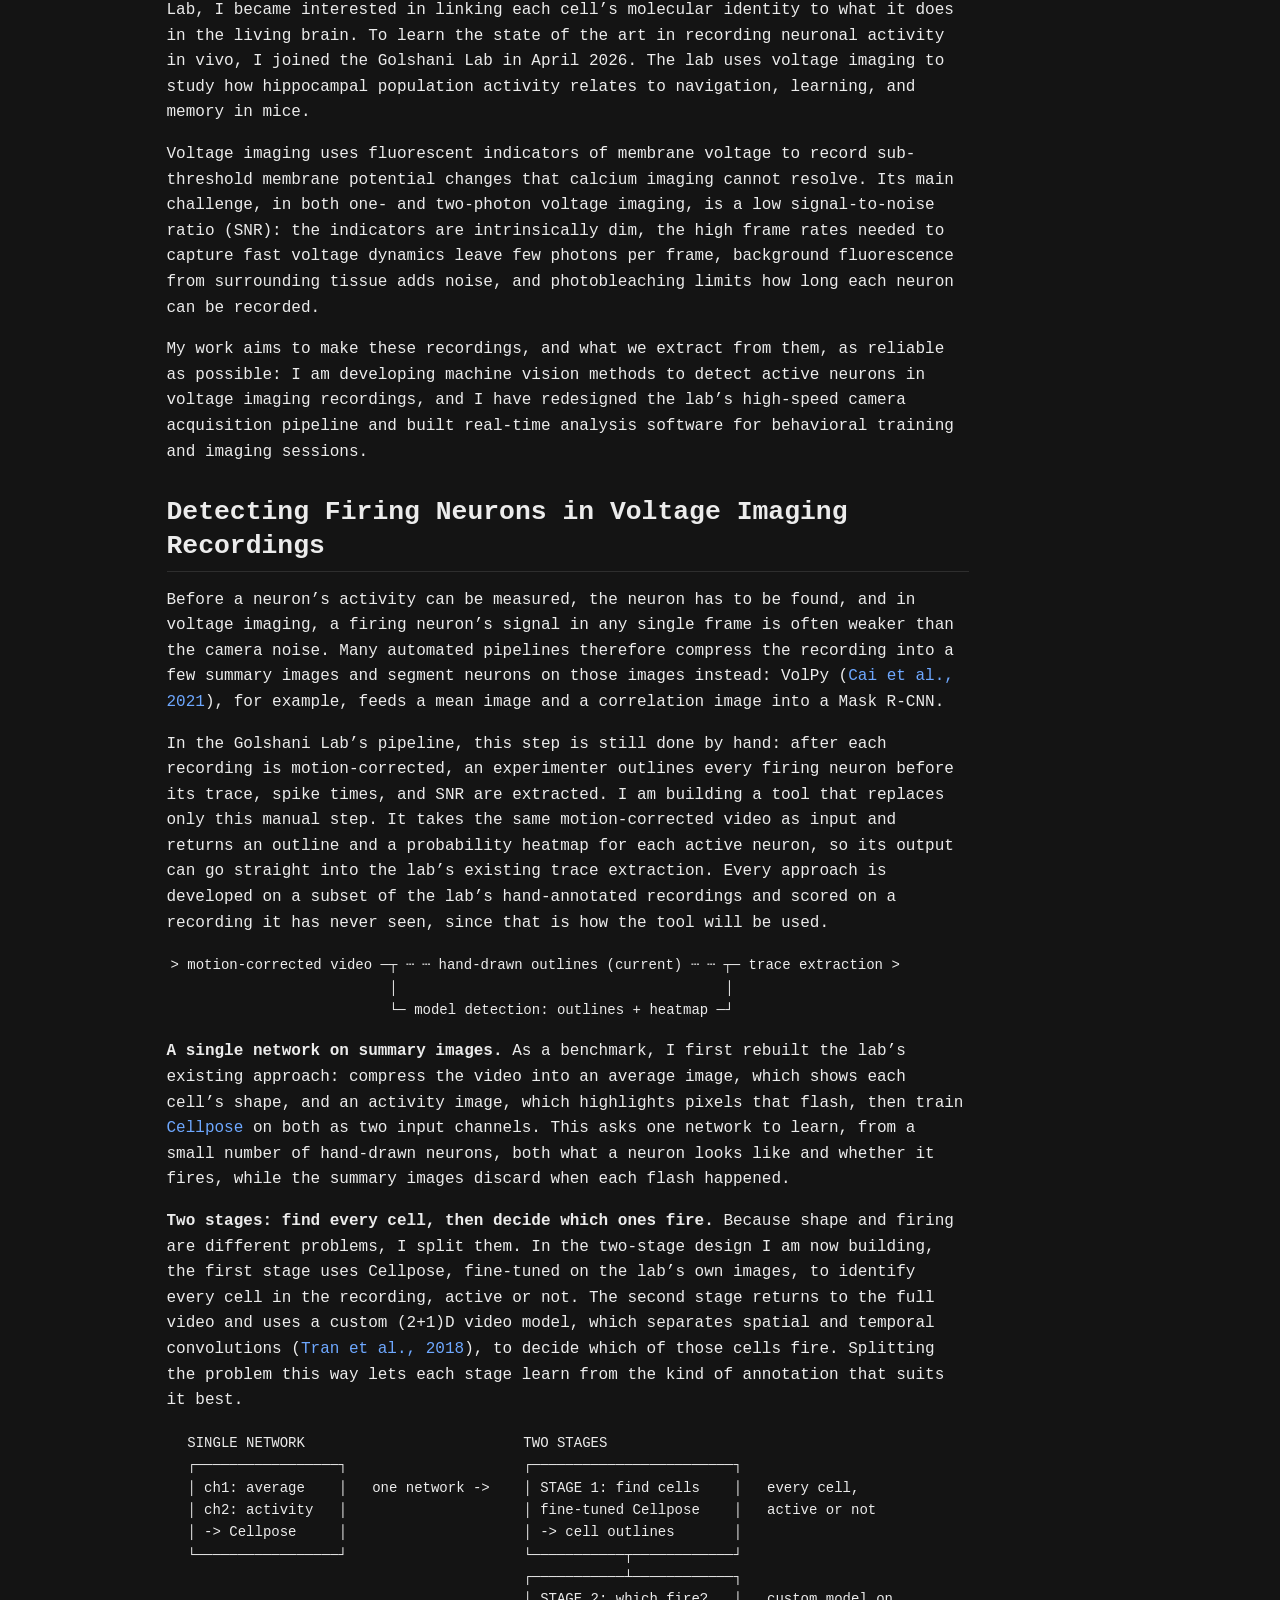
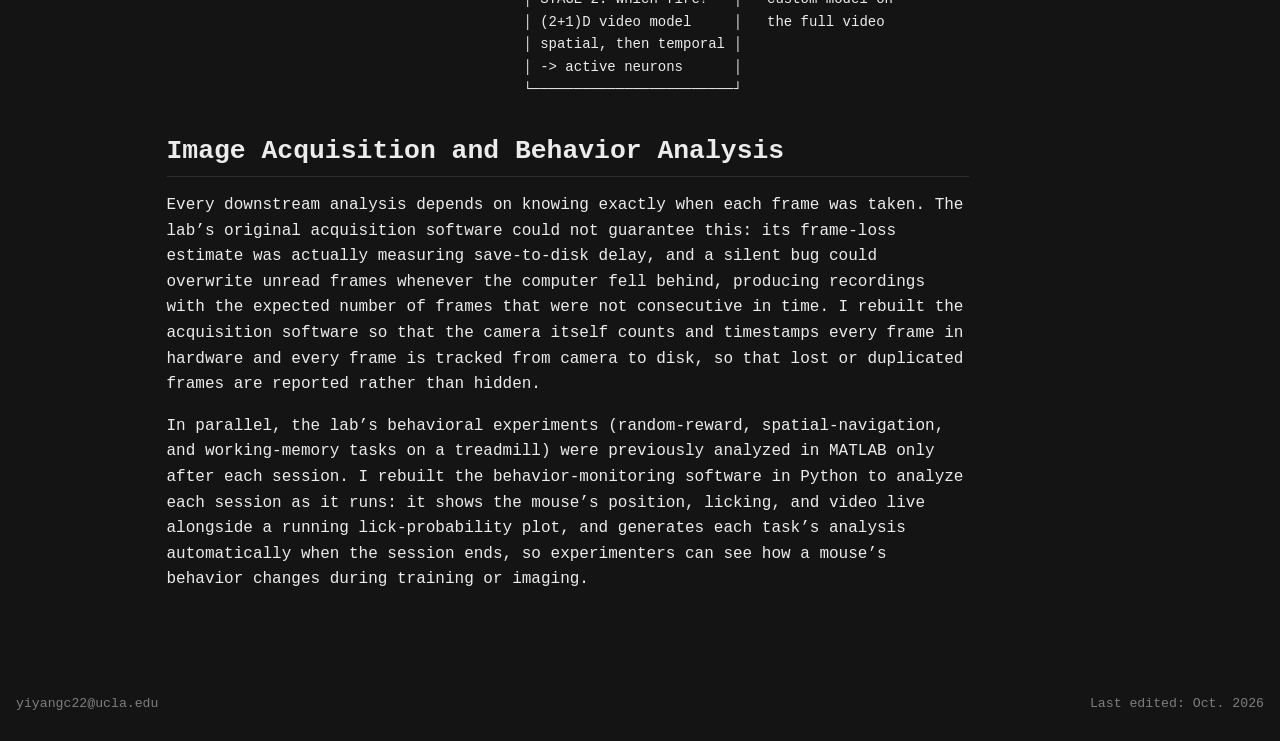
==== commit 1c9e403d: "Update Golshani Lab write-up for voltage imaging model detection" ====
--- a/docs/research.html
+++ b/docs/research.html
@@ -145,8 +145,8 @@
 
 <section id="research-interest" class="level1">
 <h1>Research Interest</h1>
-<p>My goal is to study the structure and function of the human brain quantitatively and to discover how biological mechanisms give rise to cognitive abilities. To this end, I am interested in using high-throughput single-cell sequencing to map the mammalian brain connectome, and in overlaying each cell’s epigenomic identity or in-vivo activity onto that connectome to link neuronal population dynamics with cell biology.</p>
-<p>Recent advances in sequencing (e.g., the MAPseq/BARseq family and Connectome-seq) and imaging (e.g., wide-field voltage imaging and expansion microscopy) are making a functional connectome of the mammalian brain increasingly feasible. Linking activity to structural or sequencing readouts in the same cells remains an open problem, but I am hopeful that future methods will combine the scalability of sequencing with the direct observation of activity that imaging provides, and I want to help build these methods and apply them to the study of brain structure and function.</p>
+<p>My goal is to understand how biological mechanisms give rise to cognition. The question I keep returning to is how a neuron’s molecular identity relate to its connections, activity patterns, and the role it plays in a circuit, and I am currently narrowing this question toward memory, decision making, and visual perception.</p>
+<p>Answering this requires measuring activity, connectivity, and molecular identity in the same neurons. Each can now be measured on its own: imaging records activity in the living brain, electron and expansion microscopy reconstruct wiring, and single-cell sequencing reads identity. But reading identity and wiring requires fixed tissue, so combining them with activity recorded in a living brain remains difficult, and only a few datasets have achieved even two of the three in the same cells. I am interested in adapting and combining existing methods, such as voltage imaging and spatial sequencing, to answer specific biological questions, and eventually in carrying what we learn toward the human brain.</p>
 </section>
 <section id="luo-lab-at-ucla" class="level1">
 <h1>Luo Lab at UCLA</h1>
@@ -173,56 +173,30 @@
 </section>
 <section id="golshani-lab-at-ucla" class="level1">
 <h1>Golshani Lab at UCLA</h1>
-<p>While surveying the developing brain with spatial epigenomic profiling in the Luo Lab, I became interested in overlaying in-vivo activity patterns onto connectome maps by combining imaging and sequencing methods. To learn the state of the art in recording neuronal activity in vivo, I joined the Golshani Lab in April 2026. The lab uses voltage imaging to study how hippocampal population activity relates to navigation, learning, and memory in mice.</p>
+<p>While surveying the developing brain with spatial epigenomic profiling in the Luo Lab, I became interested in linking each cell’s molecular identity to what it does in the living brain. To learn the state of the art in recording neuronal activity in vivo, I joined the Golshani Lab in April 2026. The lab uses voltage imaging to study how hippocampal population activity relates to navigation, learning, and memory in mice.</p>
 <p>Voltage imaging uses fluorescent indicators of membrane voltage to record sub-threshold membrane potential changes that calcium imaging cannot resolve. Its main challenge, in both one- and two-photon voltage imaging, is a low signal-to-noise ratio (SNR): the indicators are intrinsically dim, the high frame rates needed to capture fast voltage dynamics leave few photons per frame, background fluorescence from surrounding tissue adds noise, and photobleaching limits how long each neuron can be recorded.</p>
-<p>My work aims to make these recordings, and what we extract from them, as reliable as possible: I trained machine vision models to detect active neurons in voltage imaging recordings, redesigned the lab’s high-speed camera acquisition pipeline, and built real-time analysis software for behavioral training and imaging sessions.</p>
+<p>My work aims to make these recordings, and what we extract from them, as reliable as possible: I am developing machine vision methods to detect active neurons in voltage imaging recordings, and I have redesigned the lab’s high-speed camera acquisition pipeline and built real-time analysis software for behavioral training and imaging sessions.</p>
 <section id="detecting-firing-neurons-in-voltage-imaging-recordings" class="level2">
 <h2 class="anchored" data-anchor-id="detecting-firing-neurons-in-voltage-imaging-recordings">Detecting Firing Neurons in Voltage Imaging Recordings</h2>
 <p>Before a neuron’s activity can be measured, the neuron has to be found, and in voltage imaging, a firing neuron’s signal in any single frame is often weaker than the camera noise. Many automated pipelines therefore compress the recording into a few summary images and segment neurons on those images instead: VolPy (<a href="https://doi.org/10.1371/journal.pcbi.1008806">Cai et al., 2021</a>), for example, feeds a mean image and a correlation image into a Mask R-CNN.</p>
-<p>For the Golshani Lab’s pipeline, I initially followed the same strategy, compressing each recording into a morphology image and an activity image. Using both images as input channels, I trained <a href="https://github.com/MouseLand/cellpose">Cellpose</a> models on the lab’s hand-annotated recordings, either from scratch or by fine-tuning the Cellpose-SAM foundation model; both recovered roughly 85% of the hand-annotated neurons across the labeled datasets.</p>
-<p>This approach has two limitations. First, compressing thousands of frames into two images discards most of the temporal information in the recording, which may help reveal faint neurons through their firing patterns. Second, the models output binary masks, discarding the per-pixel weights that would be useful for trace extraction. I am therefore designing a detector that uses the full temporal information and outputs a probability heatmap that can be used directly for trace extraction.</p>
-<pre><code>&gt; video in ─┬ ┄ ┄ average image (for manual segmentation) ┄ ┄ ┬─ trace extraction out &gt;
-            │                                                 │
-            └─ tiling ── model detection ── stitched heatmap ─┘</code></pre>
-<p>The open question is how best to give the model temporal information, and I am currently testing three approaches:</p>
-<p><strong>1. Frames as channels.</strong> Keep the existing Cellpose infrastructure, but replace the two summary images with each time chunk’s raw frames as input channels. No temporal information within a chunk is lost, but memory use grows with the number of frames, and the network may learn to depend on which frame a spike falls in, rather than on the spike itself.</p>
-<pre><code>  OLD                                     NEW
-  ┌─────────────────┐                     ┌────────────────┐
-  │ ch1: morphology │   2 channels  -&gt;    │ *CHUNK 1*      │   X channels in
-  │ ch2: activity   │                     │ ch1: frame 1.1 │   every temporal chunk
-  └─────────────────┘                     │ ch2: frame 1.2 │
-                                          │ ...            │
-                                          │ chX: frame 1.X │
-                                          └────────────────┘
-                                          ┌────────────────┐
-                                          │ *CHUNK 2*      │
-                                          │ ch1: frame 2.1 │
-                                          │ ...            │
-                                          └────────────────┘
-                                          ......</code></pre>
-<p><strong>2. Summary images per chunk.</strong> Keep two summary channels, but compute them for each short time chunk instead of for the whole recording (<a href="https://doi.org/10.1109/BIBM58861.2023.10385929">Bando et al., 2023</a>). Some temporal information is still lost, but this approach balances speed and accuracy and has published support: on VolPy’s hippocampal benchmark, Bando et al.’s chunk-based method raised F1 from 0.66 to 0.74.</p>
-<pre><code>  OLD                                     NEW
-  ┌─────────────────┐                     ┌────────────────────┐
-  │ ch1: morphology │   2 channels  -&gt;    │ *CHUNK 1*          │   2 channels in
-  │ ch2: activity   │                     │ ch1: C1 morphology │   every temporal chunk
-  └─────────────────┘                     │ ch2: C1 activity   │
-                                          └────────────────────┘
-                                          ┌────────────────────┐
-                                          │ *CHUNK 2*          │
-                                          │ ch1: C2 morphology │
-                                          │ ch2: C2 activity   │
-                                          └────────────────────┘
-                                          ......</code></pre>
-<p><strong>3. A 3D network.</strong> Use a spatiotemporal network such as STNeuroNet (<a href="https://doi.org/10.1073/pnas.1812995116">Soltanian-Zadeh et al., 2019</a>), which takes tiled 3D chunks of the raw video as input and outputs a 2D heatmap. This approach uses the most temporal information but carries the most implementation uncertainty, and STNeuroNet has so far been validated only on calcium imaging.</p>
-<pre><code>  OLD                                     NEW
-  ┌─────────────────┐                     ┌─────────────────┐
-  │ ch1: morphology │   2 channels  -&gt;    │ 3D VOXEL CHUNK  ├┐   tiled 3D voxel input
-  │ ch2: activity   │                     │ e.g. 144×144 px ││   2D heatmap output
-  └─────────────────┘                     │     ×120 frames ││
-                                          └┬────────────────┘│
-                                           └─────────────────┘
-                                            ......</code></pre>
-<p>Each candidate will be scored against the current summary-image pipeline on agreement with hand annotations and on the SNR of the traces it produces; a new model will replace the current one only if it measurably does better.</p>
+<p>In the Golshani Lab’s pipeline, this step is still done by hand: after each recording is motion-corrected, an experimenter outlines every firing neuron before its trace, spike times, and SNR are extracted. I am building a tool that replaces only this manual step. It takes the same motion-corrected video as input and returns an outline and a probability heatmap for each active neuron, so its output can go straight into the lab’s existing trace extraction. Every approach is developed on a subset of the lab’s hand-annotated recordings and scored on a recording it has never seen, since that is how the tool will be used.</p>
+<pre><code>&gt; motion-corrected video ─┬ ┄ ┄ hand-drawn outlines (current) ┄ ┄ ┬─ trace extraction &gt;
+                          │                                       │
+                          └─ model detection: outlines + heatmap ─┘</code></pre>
+<p><strong>A single network on summary images.</strong> As a benchmark, I first rebuilt the lab’s existing approach: compress the video into an average image, which shows each cell’s shape, and an activity image, which highlights pixels that flash, then train <a href="https://github.com/MouseLand/cellpose">Cellpose</a> on both as two input channels. This asks one network to learn, from a small number of hand-drawn neurons, both what a neuron looks like and whether it fires, while the summary images discard when each flash happened.</p>
+<p><strong>Two stages: find every cell, then decide which ones fire.</strong> Because shape and firing are different problems, I split them. In the two-stage design I am now building, the first stage uses Cellpose, fine-tuned on the lab’s own images, to identify every cell in the recording, active or not. The second stage returns to the full video and uses a custom (2+1)D video model, which separates spatial and temporal convolutions (<a href="https://doi.org/10.1109/CVPR.2018.00675">Tran et al., 2018</a>), to decide which of those cells fire. Splitting the problem this way lets each stage learn from the kind of annotation that suits it best.</p>
+<pre><code>  SINGLE NETWORK                          TWO STAGES
+  ┌─────────────────┐                     ┌────────────────────────┐
+  │ ch1: average    │   one network -&gt;    │ STAGE 1: find cells    │   every cell,
+  │ ch2: activity   │                     │ fine-tuned Cellpose    │   active or not
+  │ -&gt; Cellpose     │                     │ -&gt; cell outlines       │
+  └─────────────────┘                     └───────────┬────────────┘
+                                          ┌───────────┴────────────┐
+                                          │ STAGE 2: which fire?   │   custom model on
+                                          │ (2+1)D video model     │   the full video
+                                          │ spatial, then temporal │
+                                          │ -&gt; active neurons      │
+                                          └────────────────────────┘</code></pre>
 </section>
 <section id="image-acquisition-and-behavior-analysis" class="level2">
 <h2 class="anchored" data-anchor-id="image-acquisition-and-behavior-analysis">Image Acquisition and Behavior Analysis</h2>
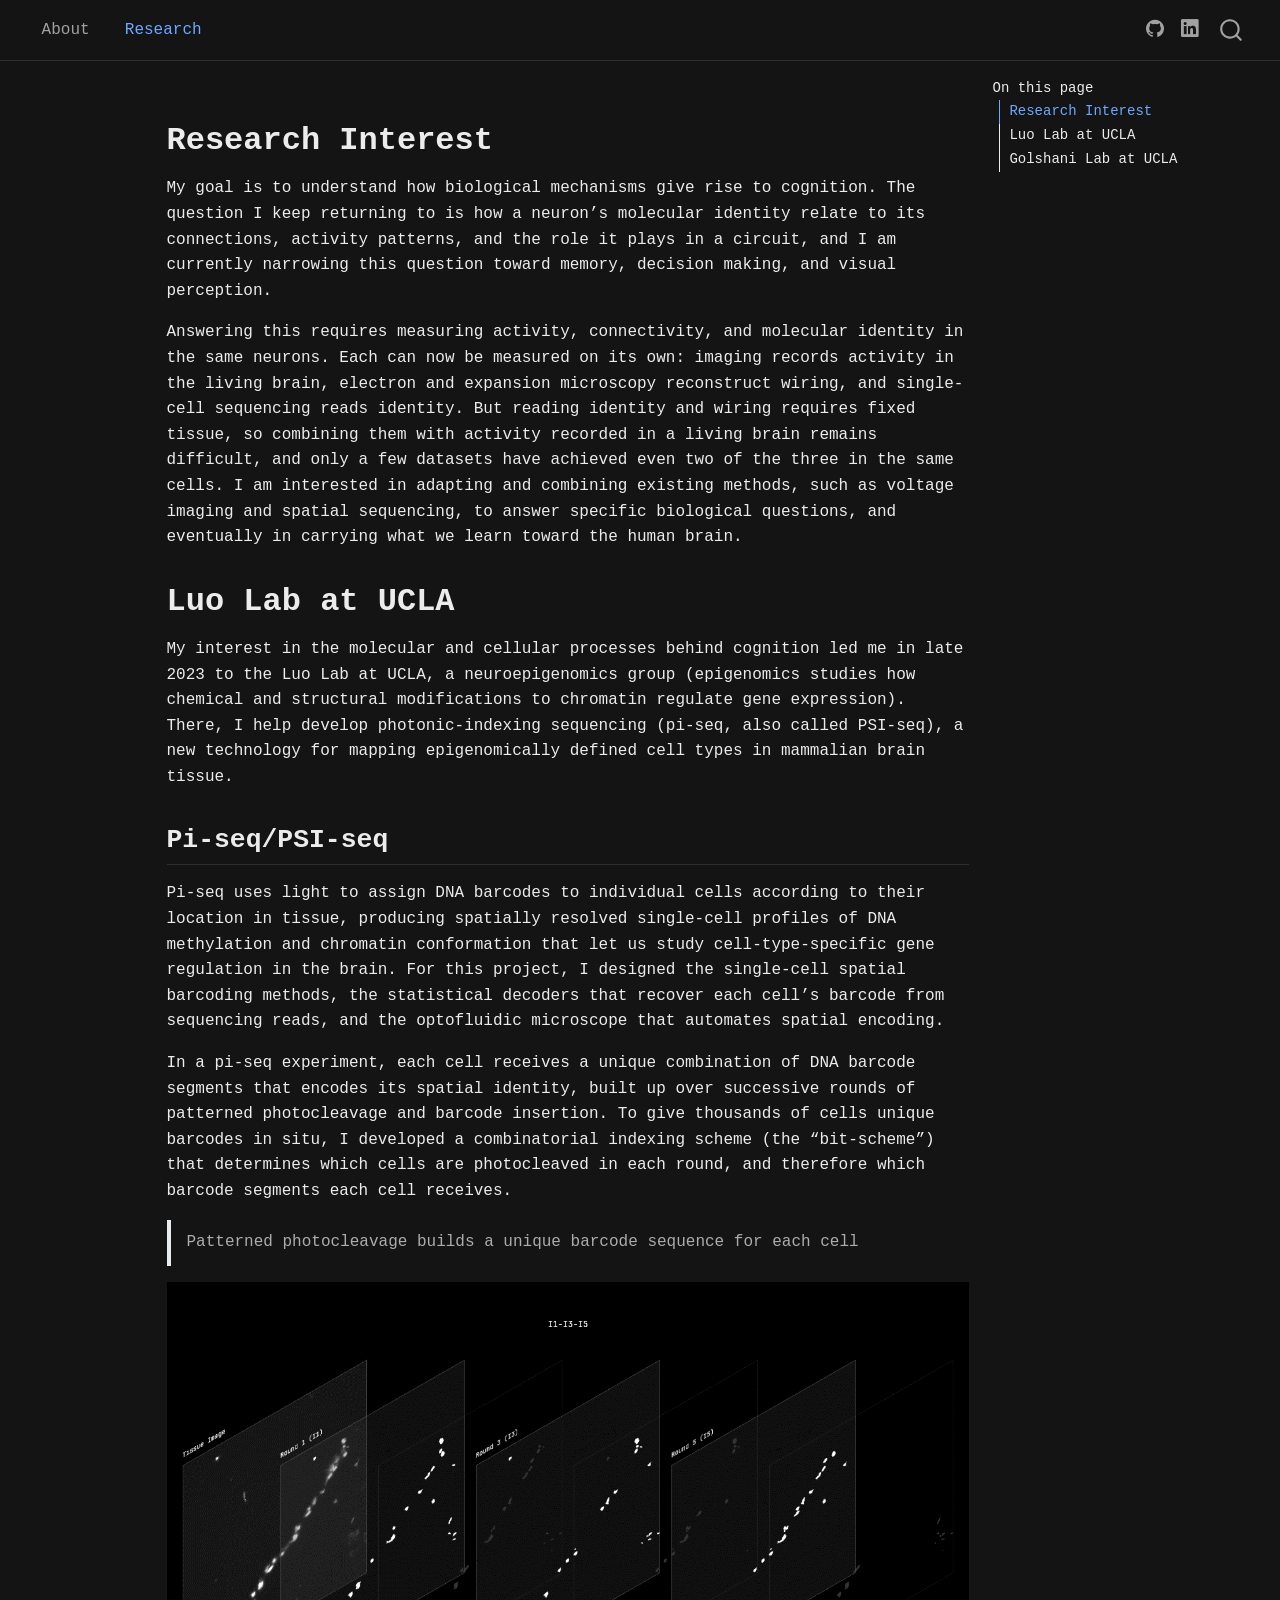
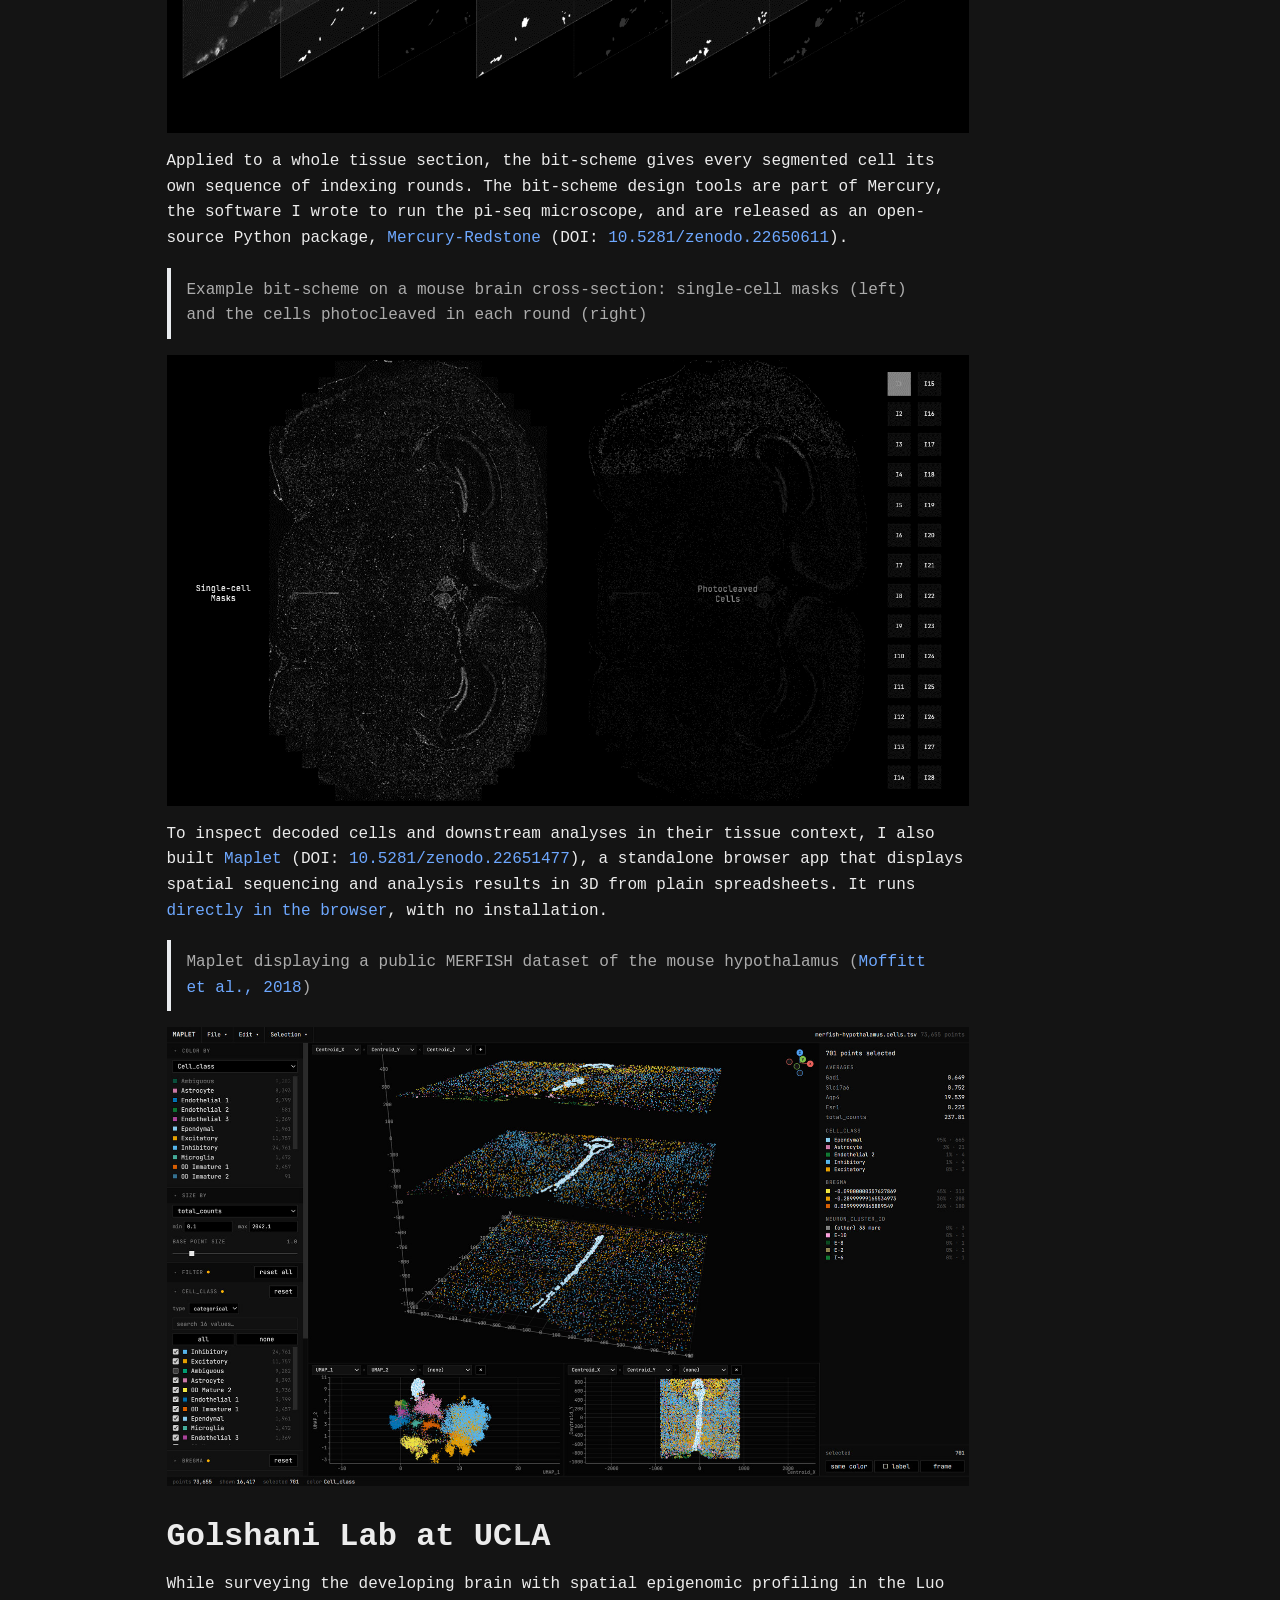
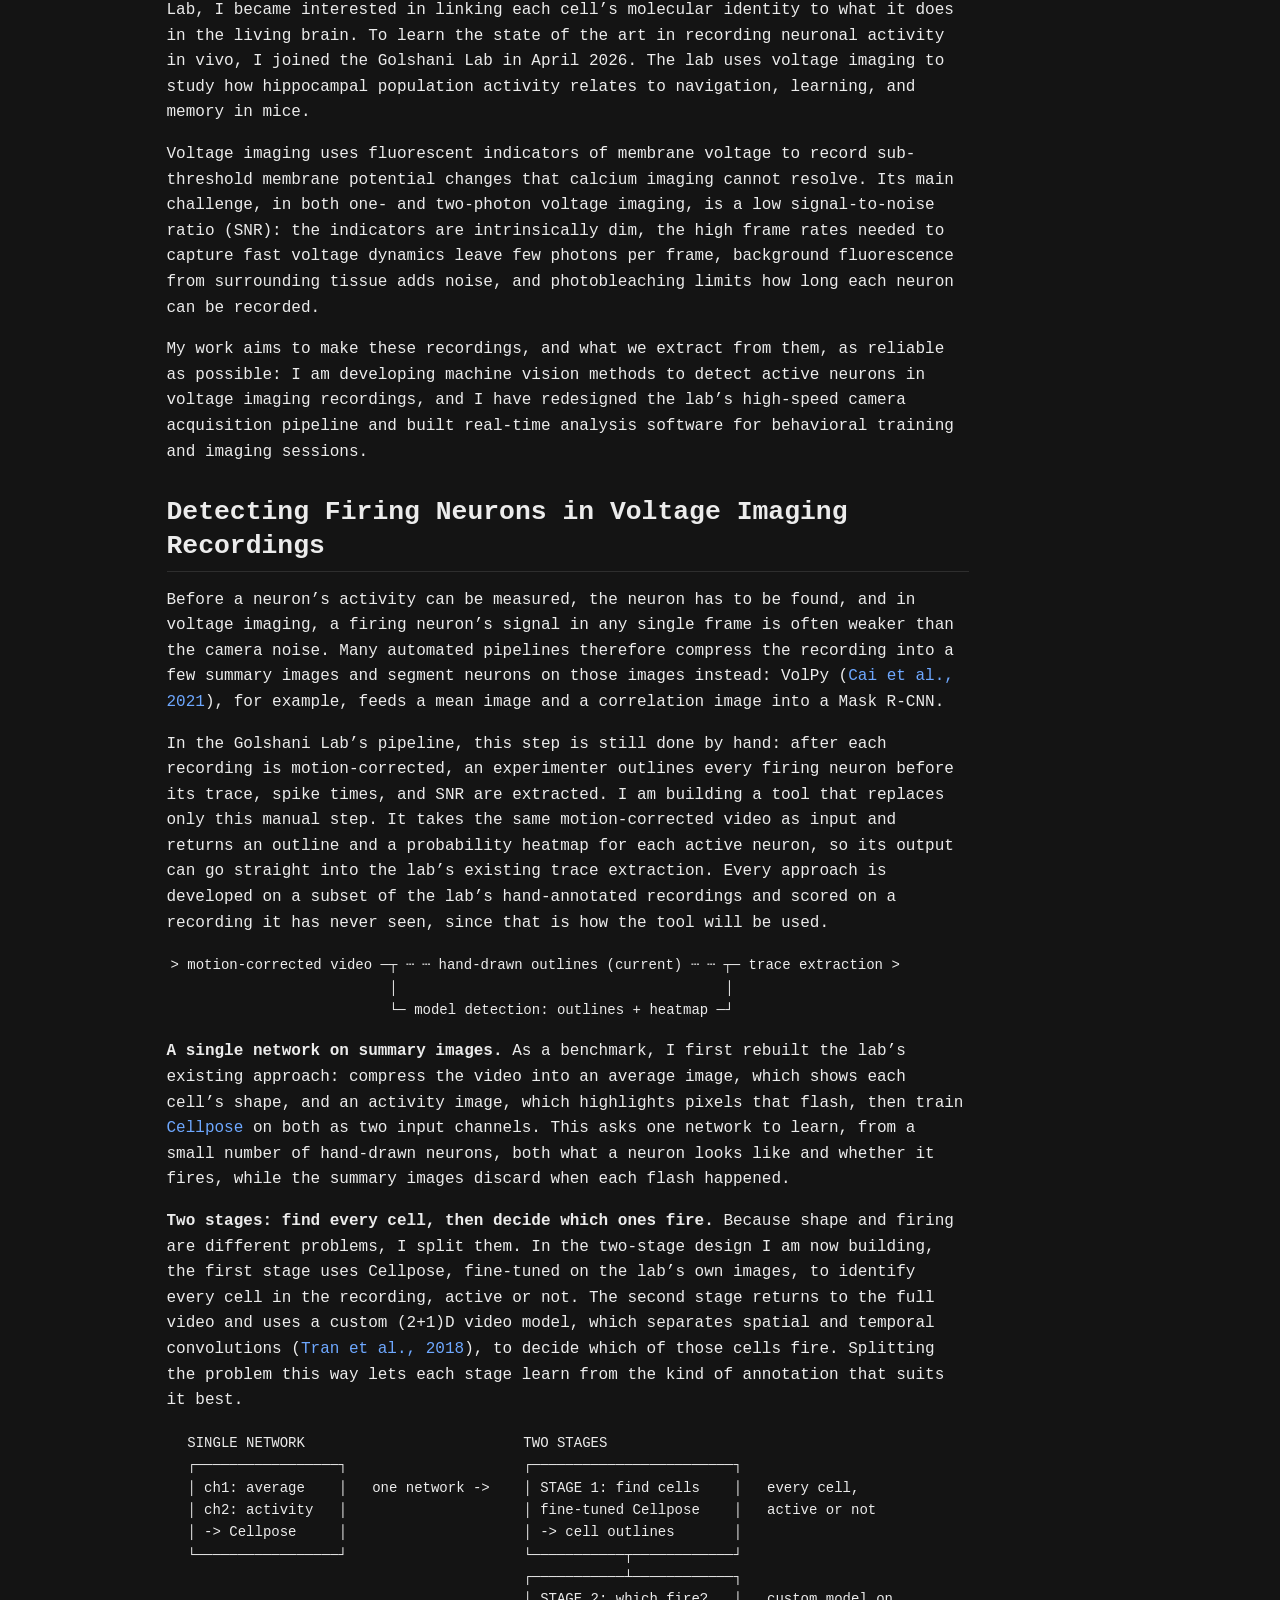
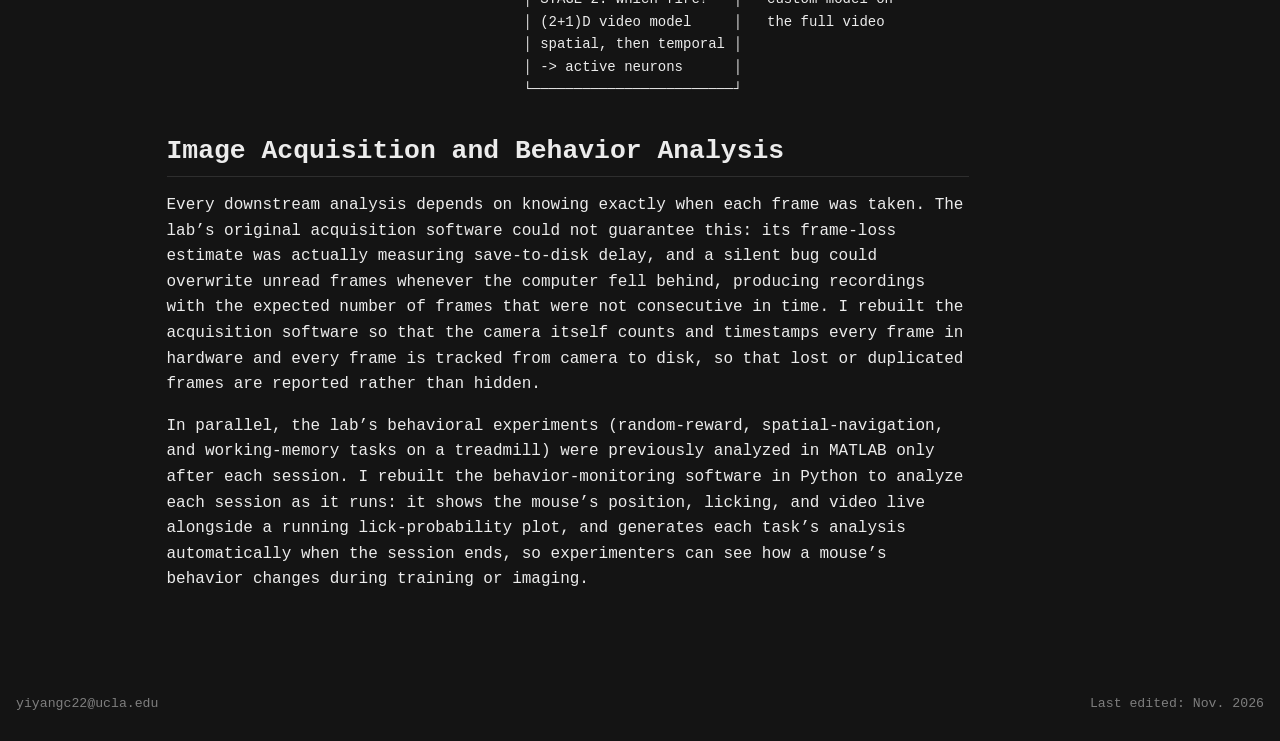
==== commit 4a3da27f: "Update CV to A08, footer to Nov. 2026" ====
--- a/docs/research.html
+++ b/docs/research.html
@@ -618,7 +618,7 @@
       &nbsp;
     </div>
     <div class="nav-footer-right">
-<p>Last edited: Oct.&nbsp;2026</p>
+<p>Last edited: Nov.&nbsp;2026</p>
 </div>
   </div>
 </footer>
